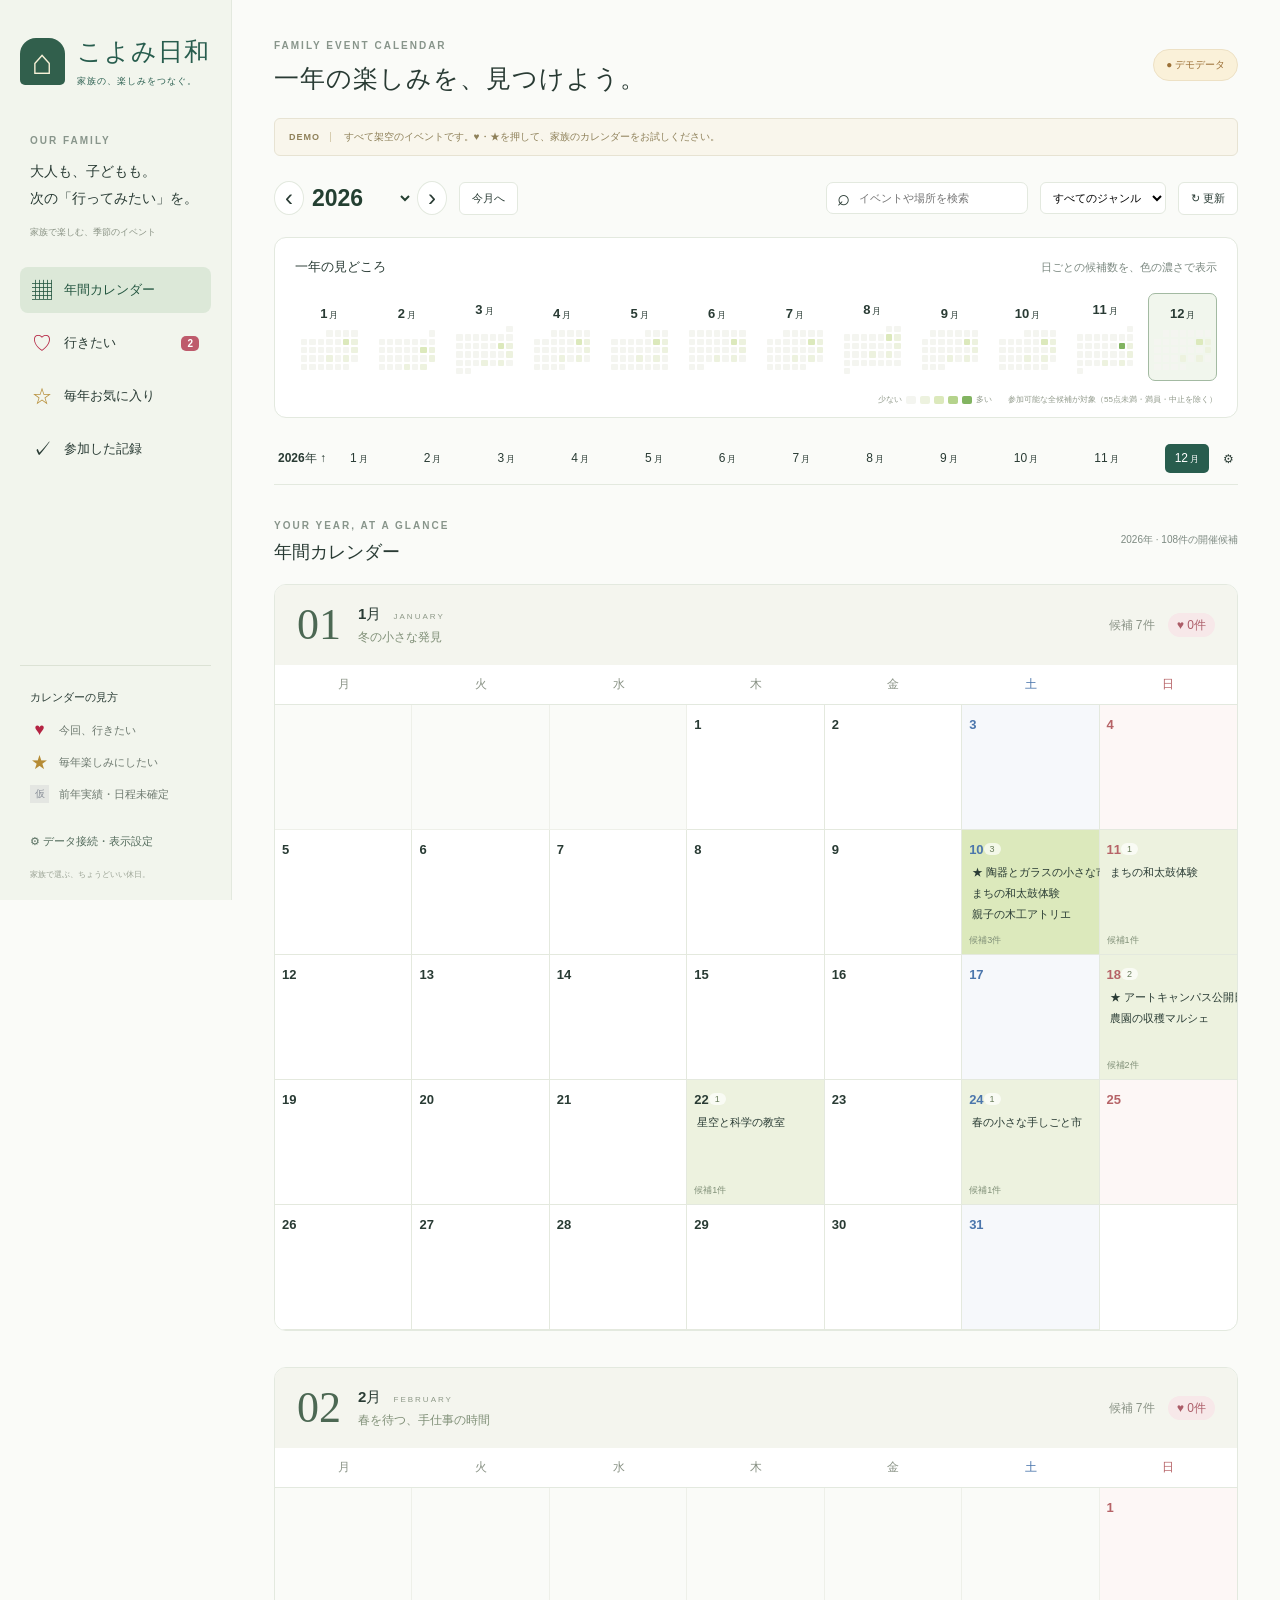
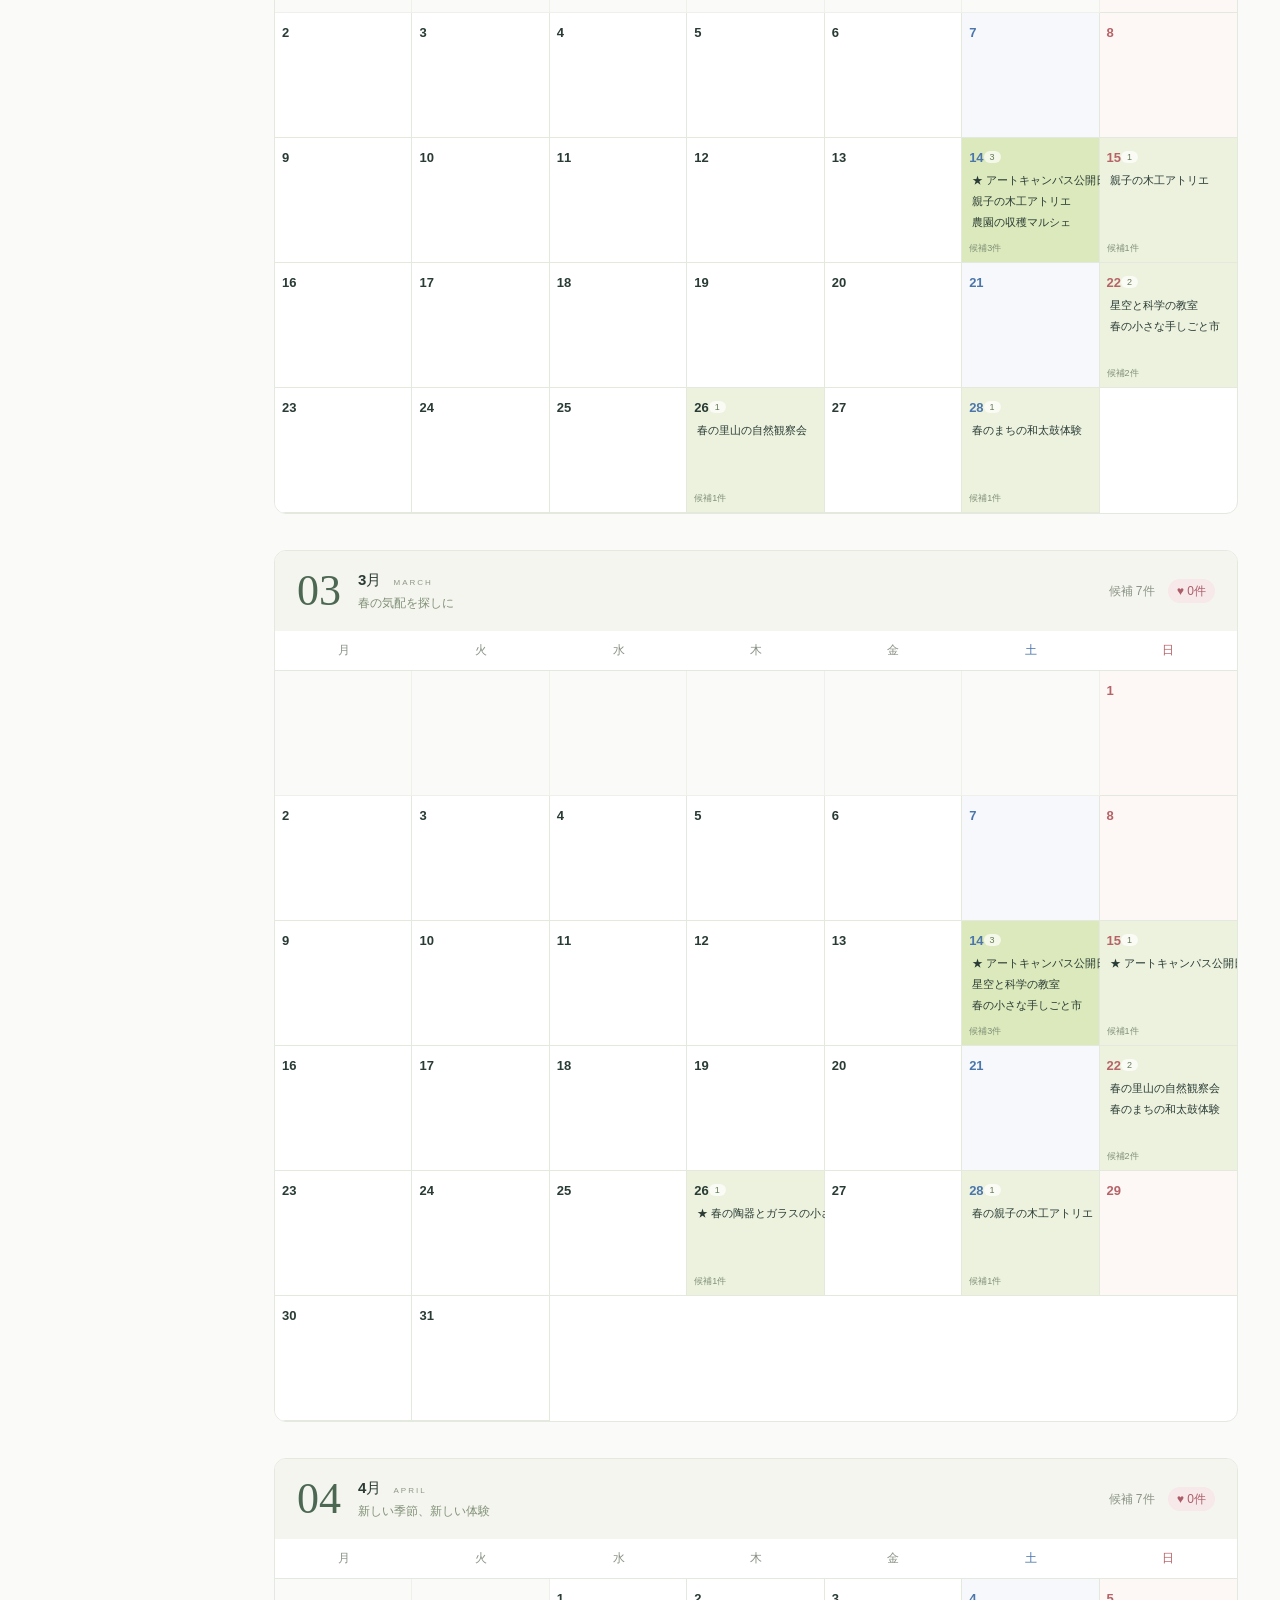
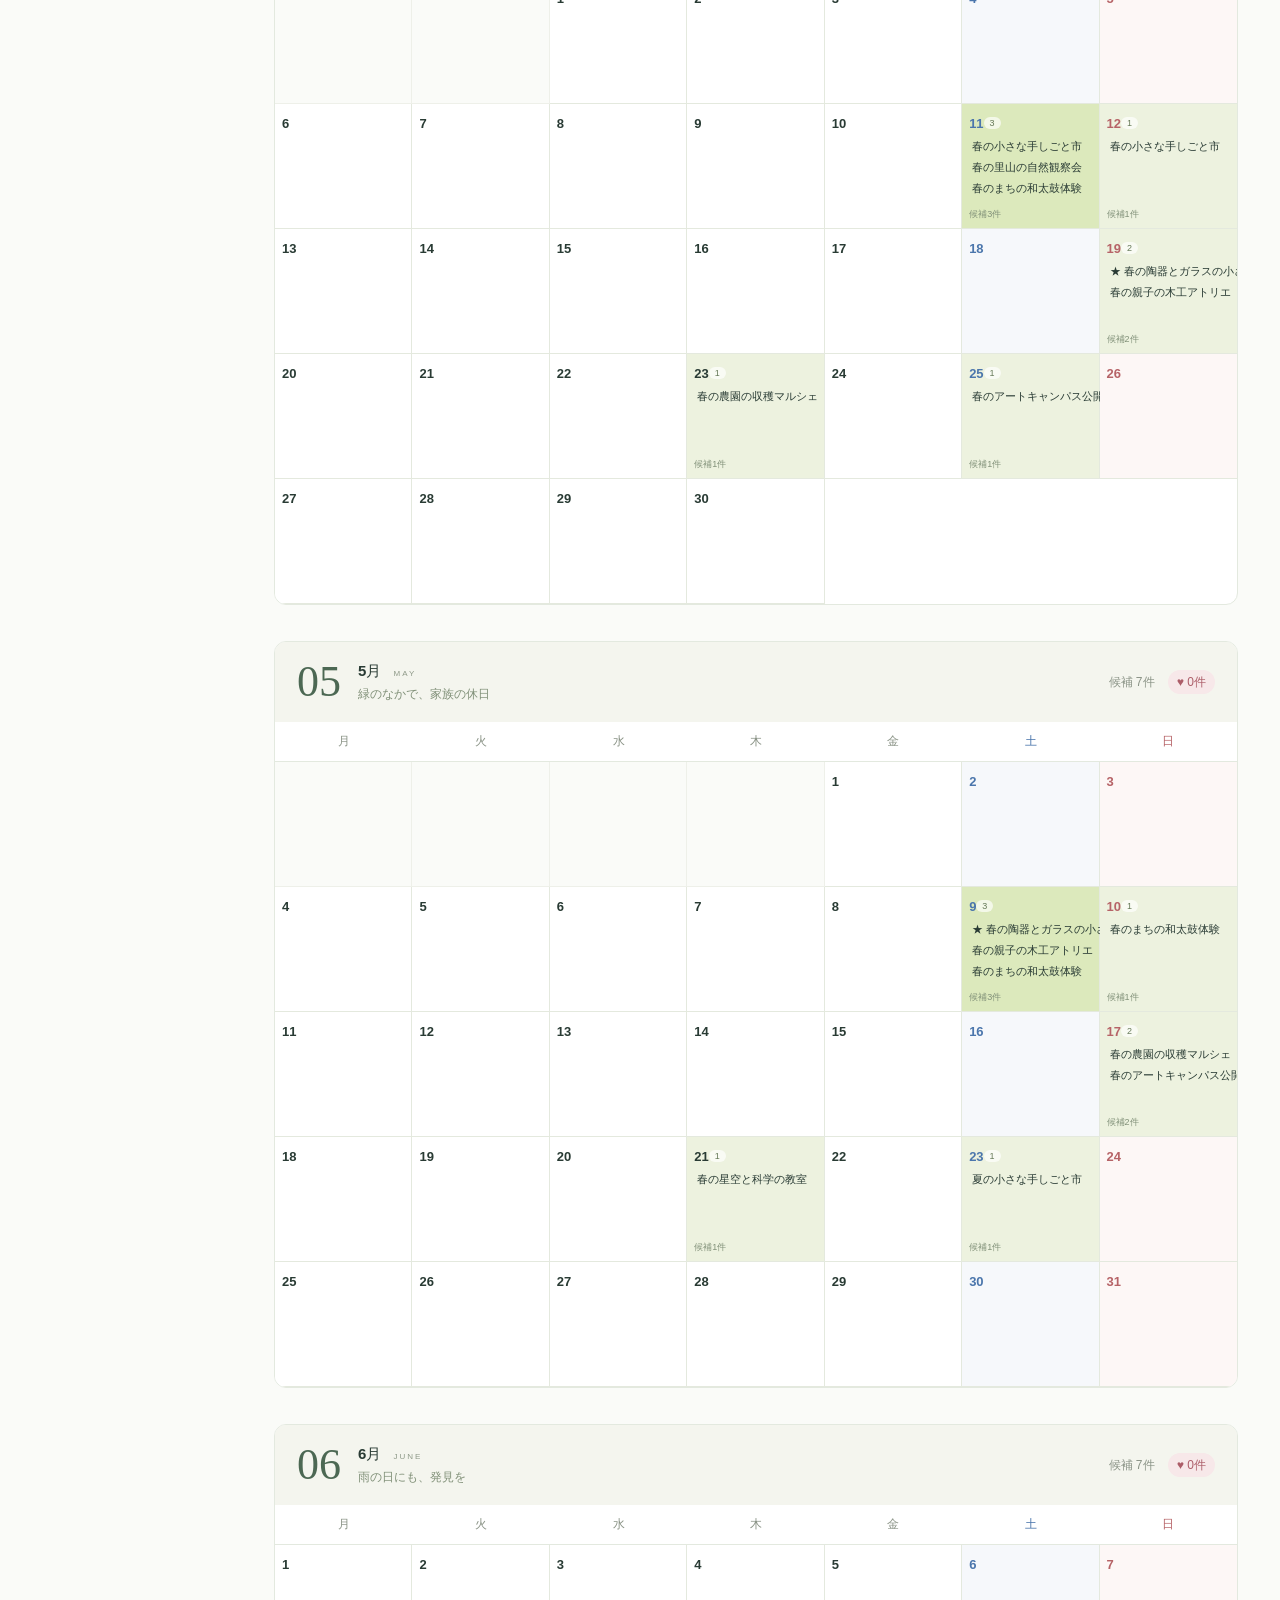
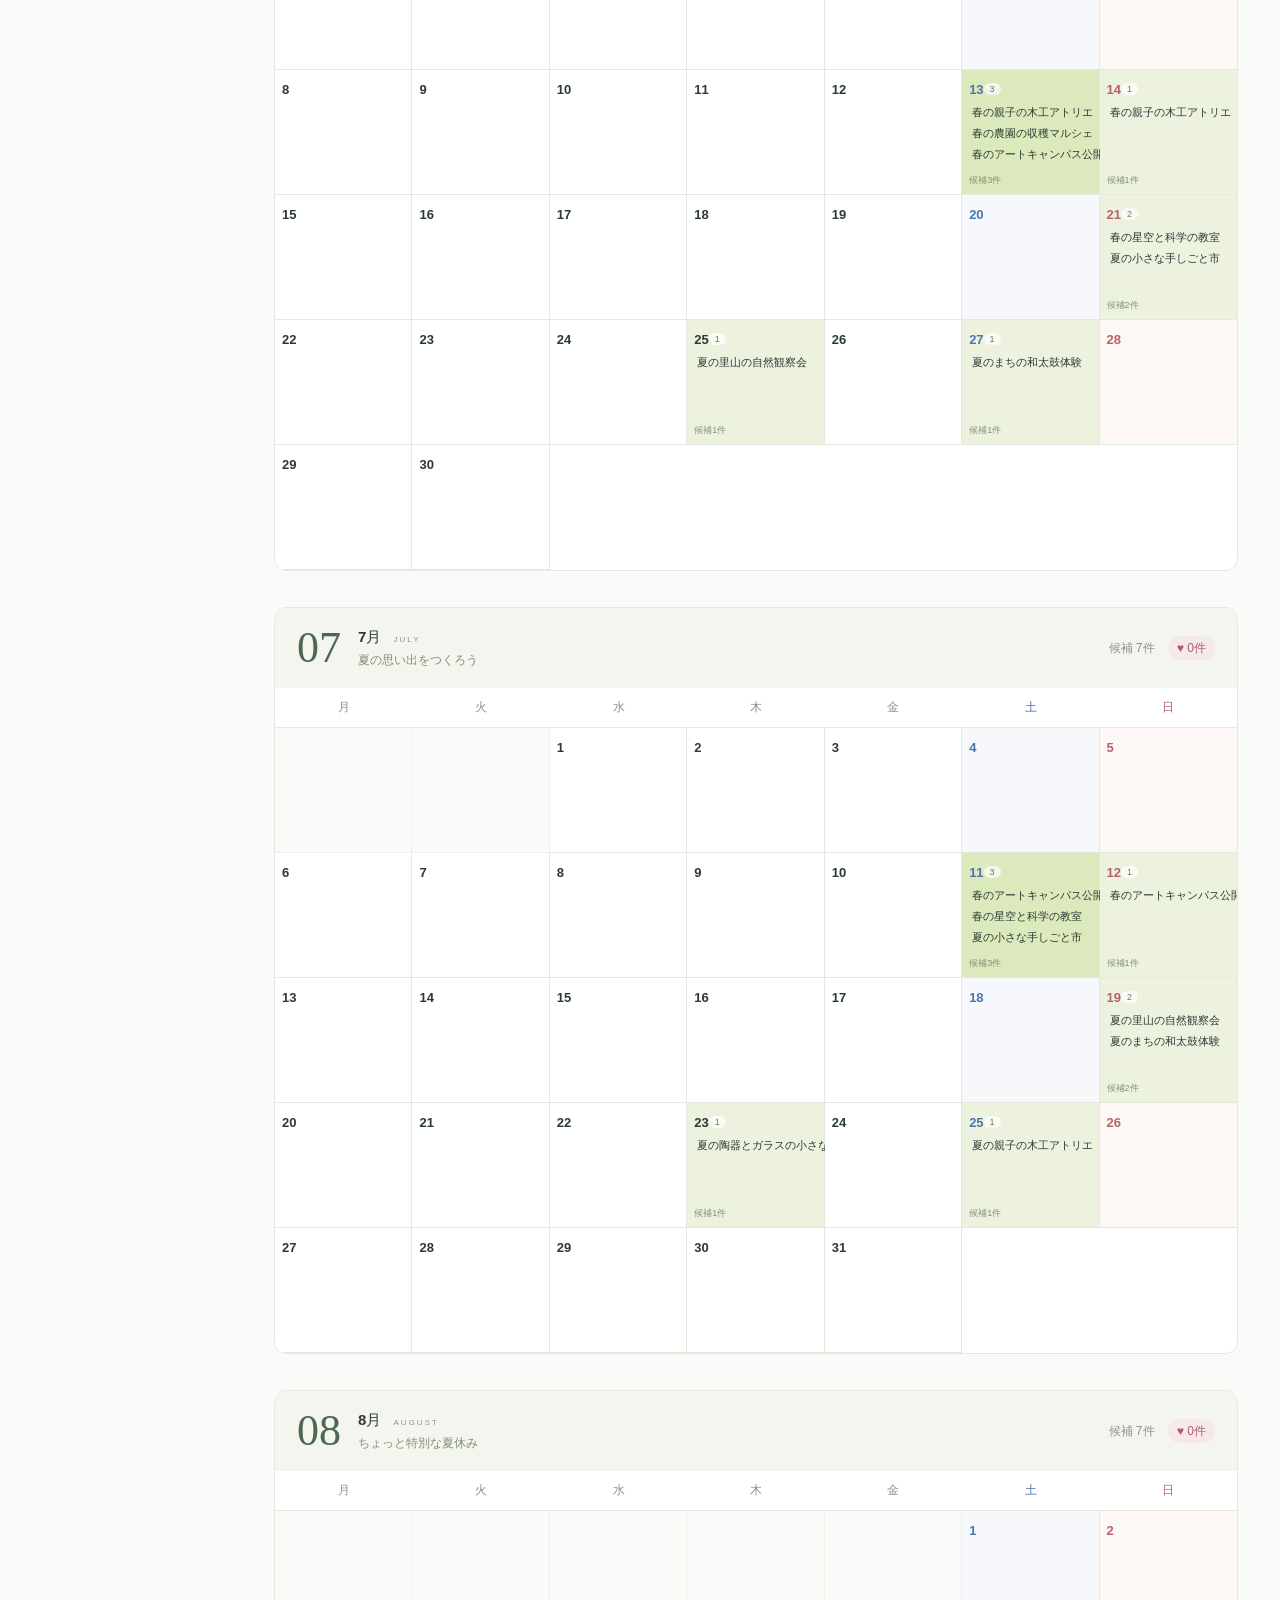
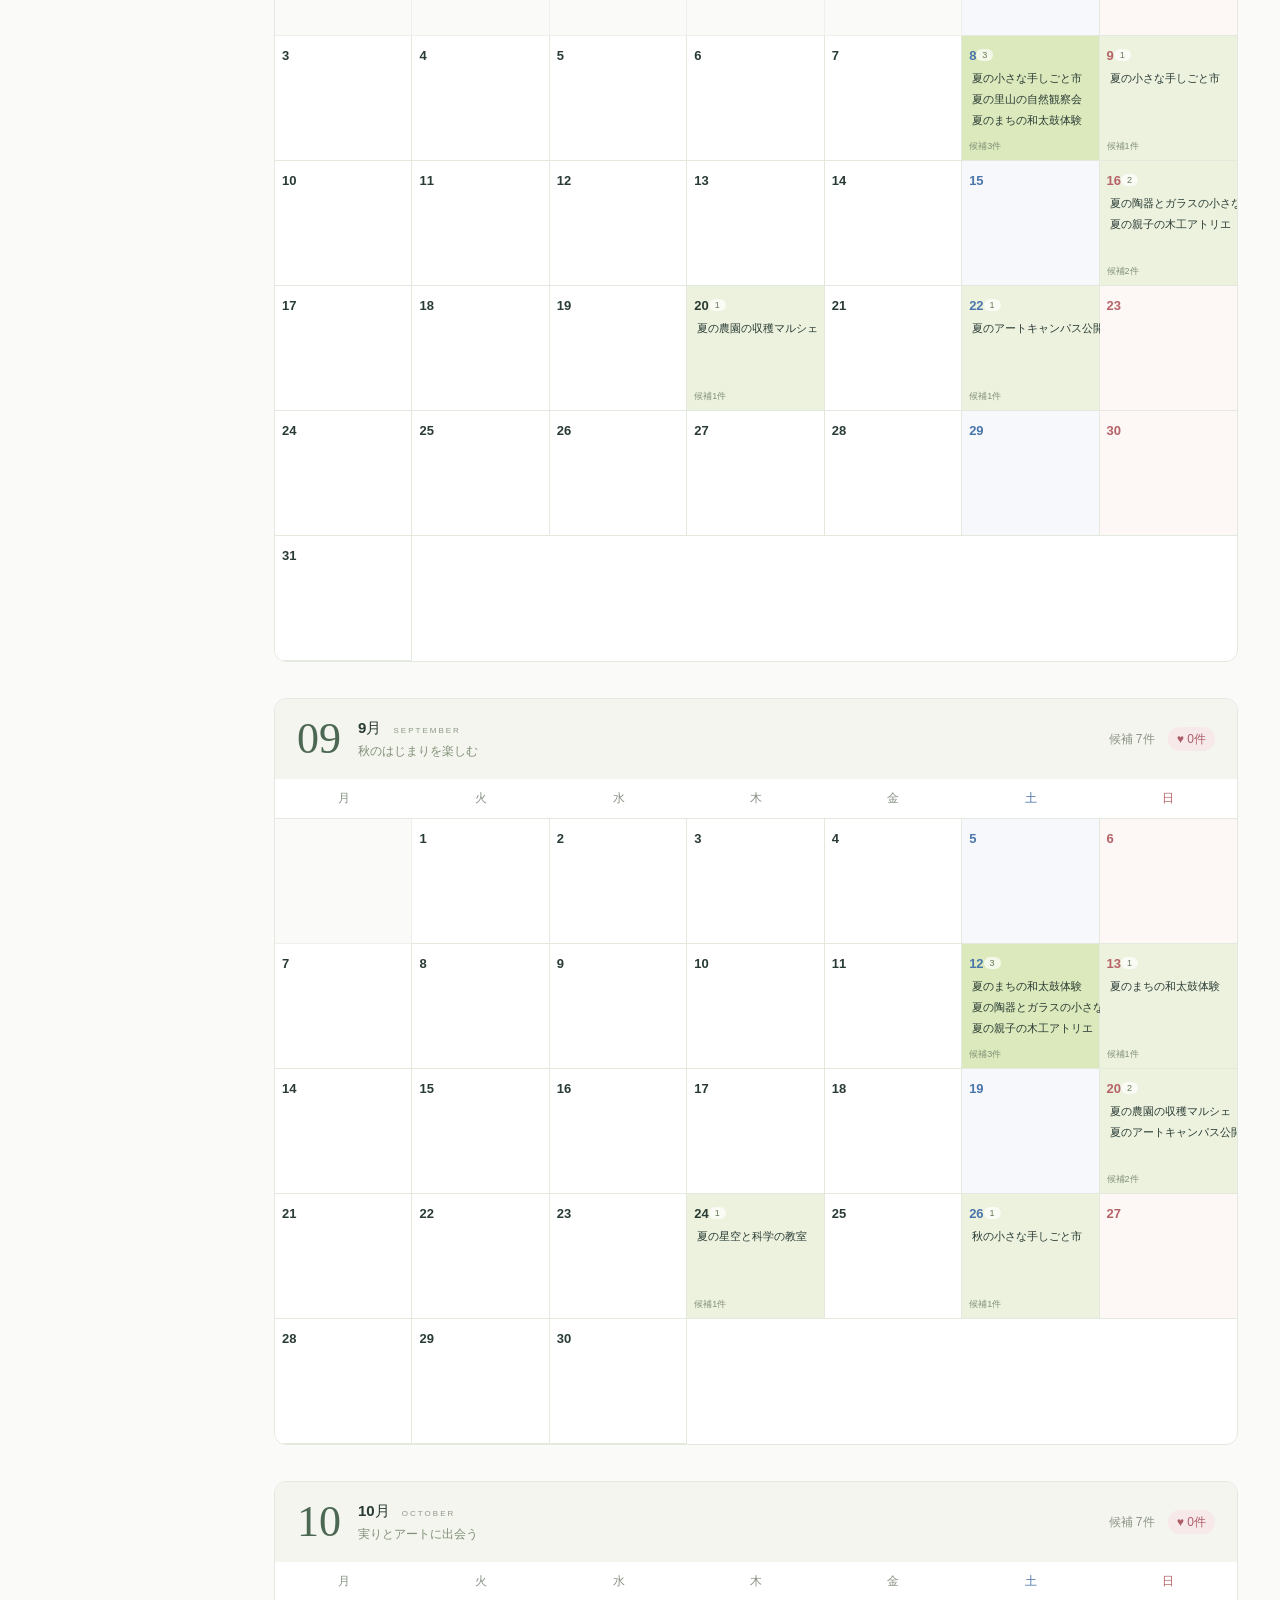
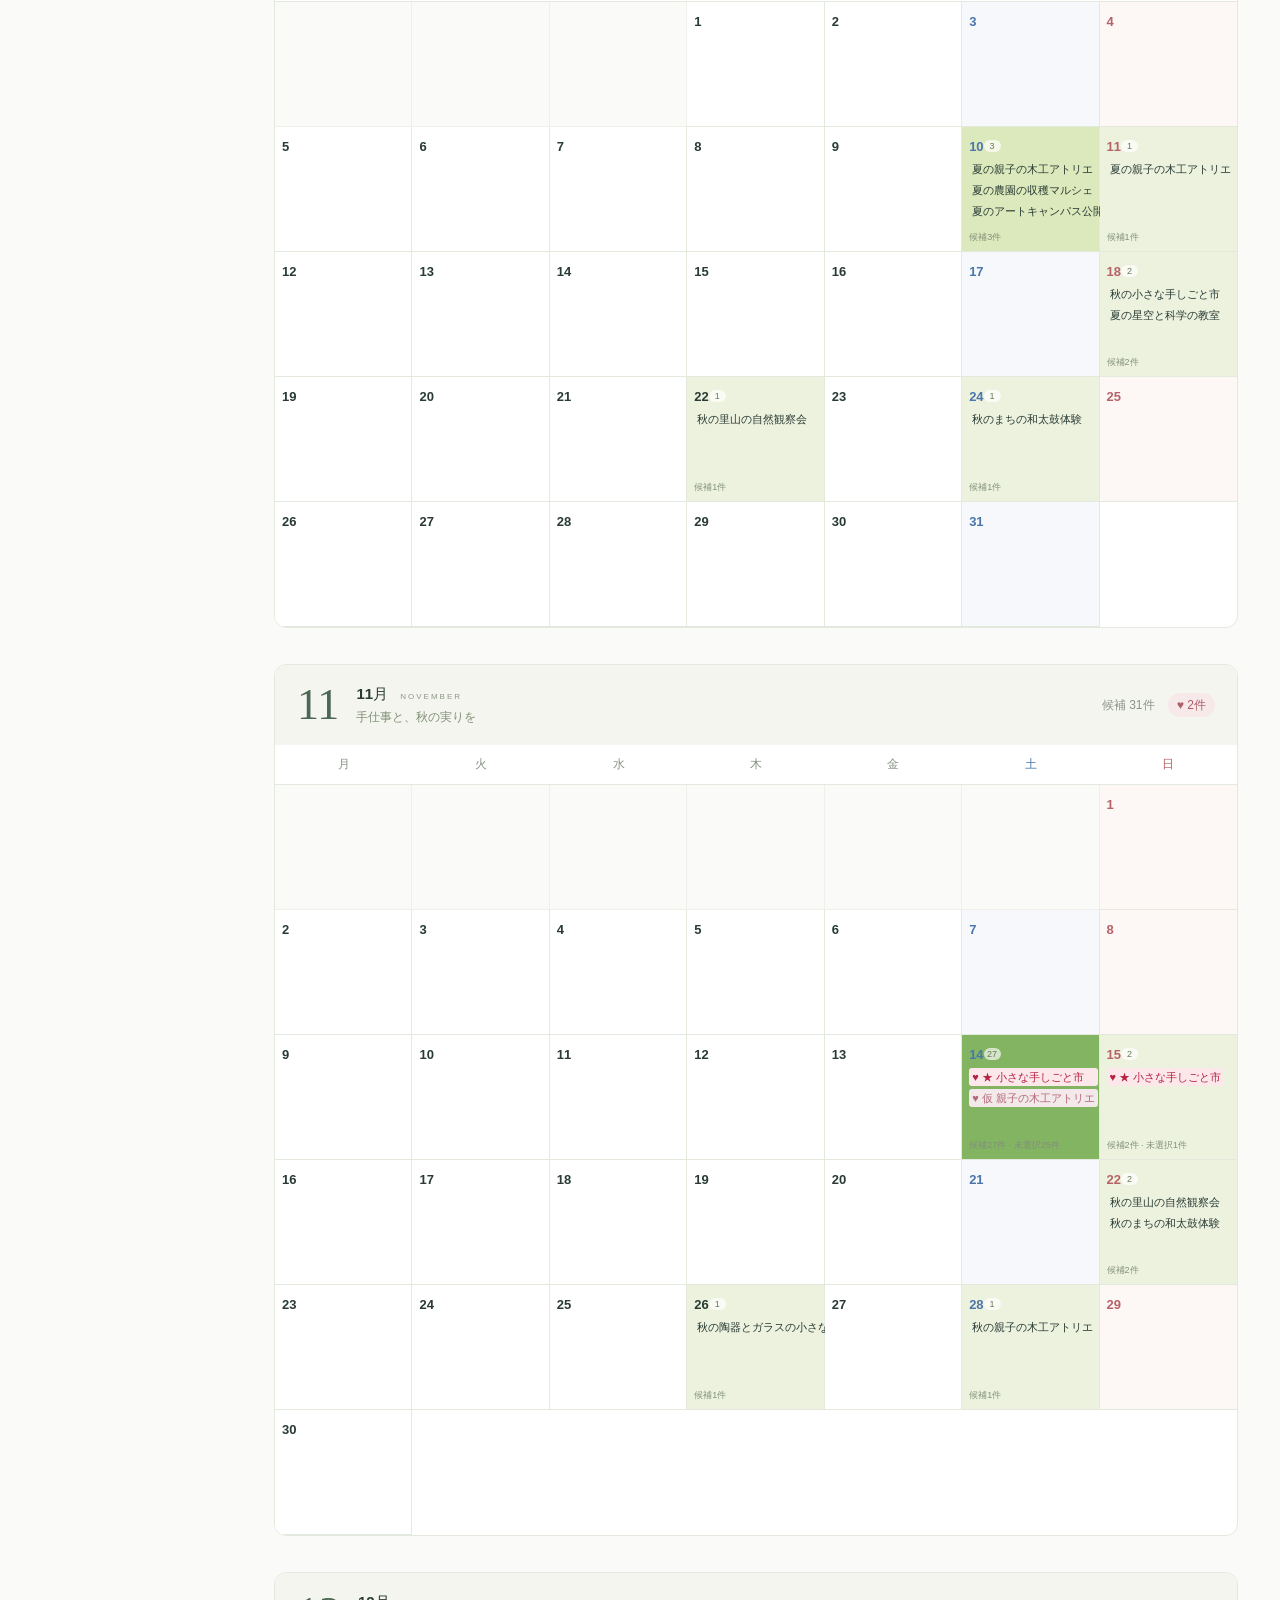
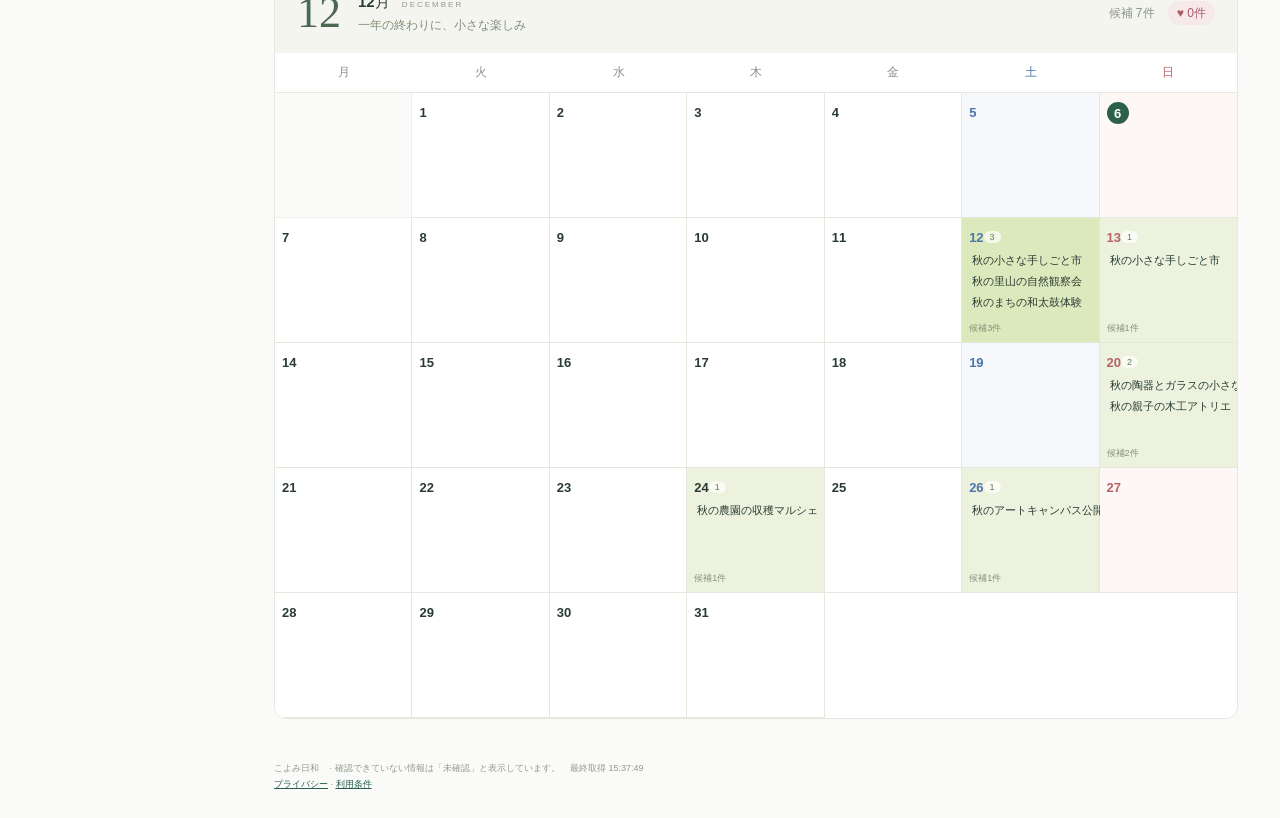
==== index.html @ 76c857cd "Publish demo calendar and browser Google Sheets integration" ====
<!doctype html>
<html lang="ja"><head><meta charset="UTF-8"><meta name="viewport" content="width=device-width, initial-scale=1"><meta name="theme-color" content="#245e50"><meta name="referrer" content="strict-origin-when-cross-origin"><meta http-equiv="Content-Security-Policy" content="default-src 'self'; script-src 'self' https://accounts.google.com/gsi/client https://apis.google.com; style-src 'self' 'unsafe-inline' https://accounts.google.com https://apis.google.com; connect-src 'self' https://accounts.google.com https://apis.google.com https://www.googleapis.com https://sheets.googleapis.com https://oauth2.googleapis.com; frame-src https://accounts.google.com https://docs.google.com https://drive.google.com; img-src 'self' https: data:; object-src 'none'; base-uri 'self'; form-action 'self'"><title>こよみ日和 — 家族のイベントカレンダー</title><link rel="icon" href="./favicon.svg"><link rel="stylesheet" href="./style.css"><script type="module" src="./app.js"></script></head><body>
<a class="skiplink" href="#calendar">カレンダーへ移動</a>
<aside class="sidebar">
 <a class="brand" href="./" aria-label="こよみ日和 ホーム"><span class="brand-mark">⌂</span><span>こよみ日和<small>家族の、楽しみをつなぐ。</small></span></a>
 <div class="family-note"><span class="eyebrow">OUR FAMILY</span><p>大人も、子どもも。<br>次の「行ってみたい」を。</p><small>家族で楽しむ、季節のイベント</small></div>
 <nav aria-label="表示を選択"><button class="nav-item active" data-view="calendar"><span>▦</span>年間カレンダー</button><button class="nav-item" data-view="want"><span class="red">♡</span>行きたい<span id="want-count" class="nav-count">0</span></button><button class="nav-item" data-view="favorites"><span class="gold">☆</span>毎年お気に入り</button><button class="nav-item" data-view="attended"><span>✓</span>参加した記録</button></nav>
 <div class="sidebar-bottom"><div class="legend-title">カレンダーの見方</div><p><span class="red">♥</span> 今回、行きたい</p><p><span class="gold">★</span> 毎年楽しみにしたい</p><p><span class="tentative-label">仮</span> 前年実績・日程未確定</p><button id="settings-open" class="connection-button">⚙ データ接続・表示設定</button><small>家族で選ぶ、ちょうどいい休日。</small></div>
</aside>
<main>
 <header class="topbar"><div><span class="eyebrow">FAMILY EVENT CALENDAR</span><h1 id="page-title">一年の楽しみを、見つけよう。</h1></div><span id="mode-badge" class="mode-badge">● デモデータ</span></header>
 <div class="demo-notice" id="demo-notice"><strong>DEMO</strong> すべて架空のイベントです。♥・★を押して、家族のカレンダーをお試しください。</div>
 <section class="toolbar" aria-label="カレンダー操作"><div class="year-control"><button id="year-prev" aria-label="前年">‹</button><select id="year" aria-label="表示年"></select><button id="year-next" aria-label="翌年">›</button></div><button id="today" class="quiet-button">今月へ</button><div class="search"><span>⌕</span><input id="search" type="search" placeholder="イベントや場所を検索" aria-label="イベントや場所を検索"></div><select id="category" aria-label="ジャンル"><option value="">すべてのジャンル</option></select><button id="refresh" class="quiet-button">↻ 更新</button></section>
 <section class="year-overview"><div class="section-label"><h2>一年の見どころ</h2><span>日ごとの候補数を、色の濃さで表示</span></div><div id="overview" class="overview"></div><div class="density-legend"><span>少ない</span><i class="density-0"></i><i class="density-1"></i><i class="density-2"></i><i class="density-3"></i><i class="density-4"></i><span>多い</span><span class="overview-footnote">参加可能な全候補が対象（55点未満・満員・中止を除く）</span></div></section>
 <div id="quicknav" class="quicknav" aria-label="月へのクイック移動"></div>
 <div class="content-heading"><div><span class="eyebrow" id="content-eyebrow">YOUR YEAR, AT A GLANCE</span><h2 id="content-title">年間カレンダー</h2></div><span id="result-count"></span></div>
 <div id="error" class="error" role="alert" hidden></div><div id="loading" role="status">カレンダーを読み込んでいます…</div>
 <div id="calendar" tabindex="-1"></div><section id="list-view" hidden></section>
 <footer>こよみ日和 <span>·</span> 確認できていない情報は「未確認」と表示しています。<span id="updated"></span><br><a href="./privacy.html">プライバシー</a> · <a href="./terms.html">利用条件</a></footer>
</main>
<div id="sheet-backdrop" class="backdrop" hidden></div><aside id="day-panel" class="day-panel" aria-label="日別イベント" hidden></aside>
<dialog id="detail"><div id="detail-content"></div></dialog>
<dialog id="settings"><div class="dialog-heading"><h2>データ接続・表示設定</h2><button data-close="settings" aria-label="閉じる">×</button></div><p class="muted" id="storage-note">デモの選択状態を保存します。</p><label class="setting-row"><span>データソース</span><select id="source"><option value="demo">デモデータ</option><option value="sheets">既存のGoogle Sheets</option></select></label><div class="connection-info" id="connection-info"></div><label class="setting-row"><span>ルート検索の出発地点<br><small>この端末だけに保存</small></span><input id="route-origin" type="text" maxlength="200" placeholder="任意：市区町村・駅名など" autocomplete="off"></label><label class="setting-row"><span>見送りした候補も表示</span><input type="checkbox" id="show-skipped"></label><label class="setting-row"><span>仮日程を表示</span><input type="checkbox" id="show-tentative" checked></label><p class="muted">♥は開催回ごと、★はイベント共通です。Sheetsモードでは既存PoC行を除外し、デモデータは書き込みません。</p><button data-close="settings" class="primary">完了</button></dialog>
<div id="toast" role="status" class="toast" hidden></div>
</body></html>
---- style.css ----
@charset "UTF-8";
:root{font-family:"Yu Gothic UI","Hiragino Kaku Gothic ProN",Meiryo,sans-serif;color:#293b34;background:#fafbf8;font-synthesis:none;--green:#285d4e;--muted:#7c8981;--line:#e3e9df;--red:#b42342;--gold:#b58b34}
*{box-sizing:border-box}body{margin:0}button,input,select{font:inherit}button,a,input,select{-webkit-tap-highlight-color:transparent}button{cursor:pointer;color:inherit}button:disabled{cursor:wait;opacity:.55}button:focus-visible,a:focus-visible,select:focus-visible,input:focus-visible{outline:3px solid #d69b39;outline-offset:3px}button{border:0;background:none}a{color:var(--green)}[hidden]{display:none!important}.eyebrow{font-size:10px;letter-spacing:2px;color:#88958b;font-weight:700}.sidebar{width:232px;height:100vh;position:fixed;inset:0 auto 0 0;border-right:1px solid var(--line);padding:35px 20px 20px;background:#f2f5ed;display:flex;flex-direction:column;z-index:10}.brand{display:flex;gap:12px;align-items:center;text-decoration:none;font-size:25px;letter-spacing:1px;font-weight:800}.brand-mark{display:grid;place-items:center;background:#315f4c;color:#f9f2d8;border-radius:16px 16px 5px 5px;font-size:35px;width:45px;height:47px}.brand small{display:block;font-size:9px;letter-spacing:1px;margin-top:7px;font-weight:400}.family-note{margin:42px 10px 28px}.family-note p{font-size:14px;line-height:1.9;font-weight:650;margin:10px 0}.family-note small{font-size:9px;color:#899284}nav{display:grid;gap:7px}.nav-item{display:flex;align-items:center;text-align:left;font-size:12px;gap:12px;padding:14px 12px;border-radius:8px;font-weight:600;white-space:nowrap}.nav-item>span:first-child{font-size:20px;line-height:18px}.nav-item.active{background:#dce8d8;color:#245640}.nav-item:hover{background:#e6ecdf}.nav-count{margin-left:auto;background:#be5b6c;color:white;border-radius:5px;font-size:10px;padding:2px 6px}.red{color:var(--red)}.gold{color:var(--gold)}.sidebar-bottom{margin-top:auto;padding:24px 10px 0;border-top:1px solid #dce2d5}.legend-title{font-size:11px;font-weight:700;margin-bottom:15px}.sidebar-bottom p{font-size:10px;color:#6d796f;display:flex;gap:10px;align-items:center}.sidebar-bottom p span{font-size:17px;width:19px;text-align:center}.tentative-label{background:#e4e6e2;color:#8a9099;font-size:10px!important;padding:2px}.connection-button{font-size:11px;padding:20px 0;color:#536b5c}.sidebar-bottom>small{font-size:8px;color:#9aa294;display:block}main{margin-left:232px;padding:35px 42px 0;max-width:1760px}.topbar{display:flex;align-items:center;justify-content:space-between;gap:20px}h1{font-size:25px;letter-spacing:1px;margin:9px 0 0;font-weight:700}.mode-badge{font-size:10px;color:#9c7137;background:#faf1d9;border:1px solid #ede1c5;padding:8px 12px;border-radius:20px;white-space:nowrap}.demo-notice{margin-top:23px;padding:10px 14px;border:1px solid #e7e3d3;border-radius:6px;background:#f9f6ec;color:#8e8059;font-size:10px;line-height:1.6}.demo-notice strong{font-size:9px;letter-spacing:1px;border-right:1px solid #d7cdb0;padding-right:10px;margin-right:10px}.toolbar{display:flex;align-items:center;gap:12px;margin:25px 0 22px;flex-wrap:wrap}.year-control{display:flex;gap:4px;align-items:center}.year-control button{font-size:24px;width:30px;height:34px;border:1px solid var(--line);border-radius:50%;background:#fff}.year-control select{border:0;background:transparent;color:#233f31;font-size:23px;font-weight:750;width:105px;cursor:pointer}.quiet-button{border:1px solid var(--line);background:white;border-radius:6px;font-size:11px;padding:8px 12px}.quiet-button:hover{background:#edf3e8}.search{margin-left:auto;border:1px solid var(--line);border-radius:7px;padding:6px 10px;display:flex;align-items:center;gap:7px;background:white}.search span{font-size:22px;line-height:18px}.search input{border:0;outline:none;font-size:11px;width:160px;background:none}.toolbar>select{background:#fff;border:1px solid var(--line);border-radius:6px;font-size:11px;padding:8px;max-width:180px}.year-overview{background:white;border:1px solid var(--line);border-radius:12px;padding:20px 20px 12px}.section-label{display:flex;align-items:center;justify-content:space-between}.section-label h2{font-size:13px;margin:0}.section-label>span{font-size:9px;color:var(--muted)}.overview{display:grid;grid-template-columns:repeat(12,1fr);gap:9px;margin-top:17px}.month-mini{padding:8px 5px 6px;border:1px solid transparent;border-radius:7px;min-width:0}.month-mini:hover{background:#f3f6ed}.month-mini.current{background:#f1f6ed;border-color:#a3baa2}.month-mini>span{display:block;font-size:13px;font-weight:700;margin-bottom:8px}.month-mini small{font-size:9px;margin-left:2px}.mini-grid{display:grid;grid-template-columns:repeat(7,1fr);gap:2px;min-height:39px;align-content:start}.mini-grid i{aspect-ratio:1;border-radius:1px;max-height:9px}.mini-empty{background:none}.density-0{background-color:#f4f5f0}.density-1{background-color:#edf2df}.density-2{background-color:#dce9bc}.density-3{background-color:#b5d38c}.density-4{background-color:#82b461}.density-legend{display:flex;gap:4px;align-items:center;justify-content:flex-end;font-size:8px;color:#90998a;margin-top:13px}.density-legend i{width:10px;height:8px;border-radius:2px}.overview-footnote{margin-left:12px}.content-heading{display:flex;align-items:center;justify-content:space-between;margin:30px 0 20px}.content-heading h2{font-size:18px;margin:7px 0 0}.content-heading>span{font-size:10px;color:var(--muted)}.month-section{margin-bottom:36px;scroll-margin-top:15px;background:white;border:1px solid var(--line);border-radius:12px;overflow:hidden}.month-heading{display:flex;justify-content:space-between;align-items:center;padding:18px 22px;background:#f4f5ee}.month-title{display:flex;align-items:center;gap:17px}.month-title>strong{font-family:Georgia,serif;font-size:44px;line-height:1;color:#4c6853;font-weight:400}.month-title h3{font-size:15px;margin:0}.month-title h3 span{font-size:8px;font-weight:400;letter-spacing:2px;margin-left:8px;color:#8e9988}.month-title p{margin:5px 0 0;font-size:10px;color:#809078}.month-stats{font-size:10px;color:#8a9386}.month-stats>span{margin-left:10px;color:#ac5d68;background:#f7e8e9;padding:5px 9px;border-radius:15px}.weekdays{display:grid;grid-template-columns:repeat(7,1fr);text-align:center;font-size:10px;padding:11px 0;border-bottom:1px solid var(--line);color:#8a9386}.saturday .day-number,.weekdays .saturday{color:#4b76ac}.sunday .day-number,.weekdays .sunday{color:#b66367}.days-grid{display:grid;grid-template-columns:repeat(7,minmax(0,1fr))}.day{height:125px;padding:9px 7px 7px;display:flex;flex-direction:column;text-align:left;border-right:1px solid #e4e9de;border-bottom:1px solid #e4e9de;position:relative}.day:nth-child(7n){border-right:0}.day.density-0{background:white}.day.saturday.density-0{background:#f6f8fb}.day.sunday.density-0{background:#fdf7f6}.day:hover{box-shadow:inset 0 0 0 2px #8baa75;z-index:1}.day.selected{box-shadow:inset 0 0 0 2px #386c51}.day-top{display:flex;align-items:center;justify-content:space-between;min-height:20px;margin-bottom:4px}.day-number{font-size:12px;font-weight:600}.day.today .day-number{background:#2c604b;color:white;border-radius:50%;height:22px;width:22px;display:grid;place-items:center}.count{font-size:8px;background:#ffffffa8;border-radius:8px;min-width:17px;text-align:center;padding:1px 3px;color:#657957}.cell-events{display:flex;flex-direction:column;gap:3px;overflow:hidden}.cell-event{font-size:9px;line-height:18px;white-space:nowrap;overflow:hidden;text-overflow:ellipsis;display:block;border-radius:3px;padding:0 3px}.cell-event.wanted{color:var(--red);background:#fce8eb;font-weight:600}.cell-event.tentative{color:#8a9099;background:#f2f3f4}.cell-event.wanted.tentative{color:#b2697b;background:#f3e9eb}.cell-bottom{font-size:7px;color:#809078;margin-top:auto;padding-top:3px;white-space:nowrap;overflow:hidden}.empty-day{background:#fafbf8;border-right:1px solid #eef0e9;border-bottom:1px solid #eef0e9}.error{background:#fff0eb;border:1px solid #e7c0b6;padding:15px;border-radius:6px;font-size:12px;margin-bottom:16px;line-height:1.7}#loading{font-size:12px;padding:40px;text-align:center}footer{padding:5px 0 25px;font-size:9px;color:#909b8b;line-height:1.8}footer>span{margin-left:8px}.backdrop{position:fixed;inset:0;background:#263b3425;z-index:19}.day-panel{position:fixed;right:0;top:0;bottom:0;width:420px;max-width:100vw;background:#fbfcf9;z-index:20;box-shadow:-8px 0 60px #203b3420;display:flex;flex-direction:column}.panel-header{background:#eef3e8;padding:22px 23px 18px;border-bottom:1px solid #dce5d5}.panel-top{display:flex;align-items:center;justify-content:space-between}.panel-top button,.dialog-heading button{background:white;border:1px solid var(--line);border-radius:50%;width:30px;height:30px;font-size:22px;line-height:25px}.panel-date{display:flex;align-items:center;gap:10px;margin-top:16px}.panel-date h2{margin:0;font-size:24px;flex:1}.panel-date button{font-size:23px;color:#748968}.panel-header p{font-size:11px;margin:10px 0 0;color:#7c8b72}.panel-header p span{color:#b0586c;margin-left:15px}.panel-body{padding:15px 20px 30px;overflow-y:auto;overscroll-behavior:contain}.panel-tip{font-size:10px;color:#8a9682;padding:4px 0 10px}.panel-body h3{font-size:12px;margin:18px 0 11px}.panel-body h3 span{font-size:9px;color:#8a9682;margin-left:6px}.wanted-heading{color:var(--red)}.event-card{border:1px solid #e1e6da;border-radius:9px;background:white;padding:15px;margin-bottom:10px}.event-card.is-wanted{background:#fffafb;border-color:#edd2d9}.event-card.is-skipped{opacity:.6}.card-meta{display:flex;align-items:center;gap:6px;margin-bottom:9px}.category-tag{font-size:8px;background:#f0f3ea;color:#708264;padding:3px 6px;border-radius:3px}.status-tag{font-size:8px;background:#eee;color:#949994;padding:3px 5px;border-radius:3px}.status-tag.confirmed{background:#edf4ee;color:#668c6c}.score{margin-left:auto;font-size:17px;font-family:Georgia,serif;color:#987d44}.score small{font-size:8px;margin-left:2px}.event-title{padding:0;display:flex;justify-content:space-between;width:100%;text-align:left;font-size:14px;font-weight:700;gap:8px;line-height:1.5}.event-title span{color:#98a18e;font-size:12px}.event-sub{font-size:10px;color:#7c8875;margin:8px 0;line-height:1.8}.event-sub>span{display:block}.rationale{font-size:10px;line-height:1.8;margin:8px 0;color:#6d7d66}.event-cost{display:flex;justify-content:space-between;font-size:9px;color:#89947e;border-bottom:1px solid #edf0e8;padding:2px 0 11px}.card-actions{display:flex;align-items:center;gap:7px;margin-top:11px;flex-wrap:wrap}.card-actions button{font-size:10px;white-space:nowrap}.want-toggle{background:#faf2f2;border:1px solid #eedbdf;border-radius:5px;color:#ac6676;padding:6px 10px}.want-toggle.on{background:#f5dce2;color:var(--red);border-color:#e4b9c4}.favorite-toggle{border:1px solid #e7e4d7;border-radius:5px;padding:6px 8px;color:#99927b}.favorite-toggle.on{background:#faf4df;border-color:#e8d8a3;color:#a6812c}.skip-toggle{margin-left:auto;color:#9ba28e;font-size:9px!important}.card-date{font-size:11px;color:#587050}.empty-day-message{font-size:12px;color:#8a9682;padding:20px 0}.sheet-handle{display:none}.empty-state{padding:60px 20px;text-align:center;background:white;border:1px solid var(--line);border-radius:12px}.empty-state>span{font-size:40px;color:#9aaf8e}.empty-state h3{font-size:16px}.empty-state p{font-size:12px;line-height:1.9;color:#8a9682}.primary{background:#315f4c;color:white;border-radius:6px;padding:10px 18px;font-size:12px}.primary:hover{background:#204936}#list-view{display:grid;grid-template-columns:repeat(auto-fill,minmax(280px,1fr));gap:15px}#list-view .event-card{margin:0}.empty-state{grid-column:1/-1}dialog{border:1px solid var(--line);border-radius:14px;width:min(620px,calc(100vw - 24px));max-height:90dvh;padding:25px;background:#fafbf8;color:inherit}dialog::backdrop{background:#18332860;backdrop-filter:blur(3px)}.dialog-heading{display:flex;align-items:center;justify-content:space-between;gap:15px}.dialog-heading h2{font-size:18px;margin:0}#detail h2{font-size:23px;line-height:1.6}#detail h3{font-size:14px}.detail-rationale{font-size:14px;color:#5b7950;line-height:1.8}#detail-content>p{font-size:12px;line-height:1.9}.detail-fields{display:grid;grid-template-columns:130px 1fr;font-size:11px;line-height:1.9;margin-top:25px}.detail-fields dt,.detail-fields dd{margin:0;padding:10px 5px;border-bottom:1px solid var(--line);overflow-wrap:anywhere}.detail-fields dt{color:#8a9682}.history p{font-size:11px;display:flex;gap:20px;border-bottom:1px solid var(--line);padding-bottom:8px}.history span{color:#8a9682}.detail-image{width:100%;max-height:250px;object-fit:cover;border-radius:8px;margin-top:20px}.attendance{display:flex;gap:20px;align-items:center;font-size:12px;margin-top:20px}.attendance button{background:#e8efdf;border-radius:6px;padding:10px}.attendance select{font-size:12px;border:1px solid var(--line);border-radius:4px;padding:5px}.setting-row{display:flex;align-items:center;justify-content:space-between;font-size:12px;border-bottom:1px solid var(--line);padding:15px 0;gap:15px}.setting-row select{padding:8px;border:1px solid var(--line);border-radius:5px;background:white;max-width:210px;font-size:11px}.setting-row input{accent-color:var(--green);width:18px;height:18px}.connection-info{font-size:11px;line-height:1.9;color:#887b5a;background:#f5f1e4;border-radius:5px;padding:13px;margin-top:15px}.connection-info p{margin:5px 0 0}.muted{color:#8a9682;font-size:10px;line-height:1.9}.toast{position:fixed;bottom:25px;left:50%;transform:translateX(-50%);z-index:100;background:#284a3d;color:white;font-size:12px;border-radius:8px;padding:13px 23px;box-shadow:0 5px 25px #254d3925}.skiplink{position:fixed;top:-100px;z-index:101;background:white;padding:15px}.skiplink:focus{top:0}
@media(min-width:1600px){.day{height:145px}.cell-event{font-size:11px}.day-panel{width:460px}}
@media(max-width:1200px){.sidebar{width:195px;padding:28px 14px}.brand{font-size:21px}.brand-mark{width:38px;height:40px}.family-note{margin:30px 7px}.family-note small{font-size:8px}main{margin-left:195px;padding:28px 25px 0}.nav-item{font-size:11px;gap:8px;padding:13px 9px}.overview{gap:3px}.year-overview{padding:17px 12px 12px}.month-mini{padding:7px 3px}.cell-event{font-size:8px}.day{height:116px;padding:7px 4px}.cell-bottom{font-size:6px}.search input{width:125px}.toolbar{gap:8px}.quiet-button{font-size:10px;padding:8px}.day-panel{width:390px}}
@media(max-width:900px){.sidebar{width:170px}.family-note{margin:25px 0}.family-note small{font-size:7px}.brand{font-size:18px;gap:7px}.brand-mark{width:32px;height:37px}.brand small{font-size:7px}.nav-item{font-size:10px;padding:11px 5px;gap:6px}.sidebar-bottom{padding:20px 2px 0}.sidebar-bottom p{font-size:9px}main{margin-left:170px;padding:25px 18px 0}h1{font-size:20px}.toolbar{flex-wrap:wrap}.search{order:3;flex:1;margin-left:0}.search input{width:100%}.toolbar>select{order:4}.year-overview{padding:14px 10px}.overview{grid-template-columns:repeat(6,1fr);gap:5px}.mini-grid{min-height:47px;gap:3px}.mini-grid i{max-height:8px}.month-mini{padding:7px 8px}.section-label>span{font-size:8px}.overview-footnote{display:none}.day{height:108px}.month-heading{padding:16px 13px}.month-title{gap:12px}.month-title>strong{font-size:35px}.month-title h3 span{font-size:7px}.month-stats{font-size:8px}.month-stats>span{margin-left:4px}.cell-event{font-size:7px;line-height:16px}.cell-bottom{font-size:6px}.count{font-size:7px}}
@media(max-width:767px){.sidebar{position:sticky;top:0;width:100%;height:auto;padding:12px 16px 0;z-index:11;border-right:0;border-bottom:1px solid var(--line);background:#f2f5edf5;backdrop-filter:blur(10px)}.brand{font-size:19px}.brand-mark{height:31px;width:31px;font-size:24px;border-radius:10px 10px 4px 4px}.brand small{display:none}.family-note,.sidebar-bottom{display:none}nav{display:flex;gap:0;justify-content:space-between;margin-top:9px}.nav-item{font-size:9px;gap:4px;border-radius:0;padding:12px 4px;border-bottom:2px solid transparent}.nav-item.active{background:none;border-color:var(--green)}.nav-item>span:first-child{font-size:15px}.nav-count{font-size:8px;padding:1px 4px;margin:0}main{margin:0;padding:22px 12px 0}.topbar{gap:10px}h1{font-size:19px;letter-spacing:0}.topbar .eyebrow{font-size:8px}.mode-badge{font-size:8px;padding:6px 8px}.demo-notice{margin-top:16px;font-size:9px;padding:8px 10px}.toolbar{gap:7px;margin:18px 0}.year-control select{font-size:23px;width:100px}.year-control button{width:28px;height:28px;font-size:20px}.search{order:3;flex-basis:55%;padding:7px 10px}.search input{font-size:11px}.toolbar>select{order:4;max-width:42%;font-size:10px;padding:9px}.toolbar #refresh{margin-left:auto}.year-overview{padding:15px 10px 10px;border-radius:9px}.section-label h2{font-size:12px}.section-label>span{font-size:7px}.overview{margin-top:10px}.month-mini{padding:6px 5px}.mini-grid{gap:2px;min-height:40px}.month-mini>span{font-size:11px;margin-bottom:6px}.mini-grid i{max-height:7px}.content-heading{margin:24px 0 15px}.content-heading .eyebrow{font-size:8px}.content-heading h2{font-size:16px}.content-heading>span{font-size:8px}.month-section{scroll-margin-top:113px;margin-bottom:25px;border-radius:9px}.month-title p{font-size:9px}.month-title h3{font-size:13px}.month-title h3 span{display:none}.month-heading{padding:14px 10px}.month-title>strong{font-size:34px}.month-title{gap:10px}.month-stats{font-size:8px}.month-stats>span{display:block;margin:5px 0 0;text-align:center;padding:3px 6px}.day{height:112px;padding:5px 2px 4px}.day-number{font-size:10px}.day-top{min-height:18px;gap:1px}.count{font-size:6px;min-width:12px;padding:1px 2px}.cell-event{font-size:7px;line-height:17px;padding:0 1px}.cell-events{gap:3px}.cell-bottom{font-size:6px;white-space:normal;line-height:9px;max-height:21px}.day.today .day-number{width:18px;height:18px}.weekdays{padding:9px 0;font-size:9px}.day-panel{width:100%;top:auto;bottom:0;height:65dvh;border-radius:19px 19px 0 0;box-shadow:0 -10px 50px #203b3433}.day-panel.expanded{height:94dvh}.sheet-handle{display:block;text-align:center;background:#eef3e8;border-radius:19px 19px 0 0;height:24px}.sheet-handle button{width:100%;font-size:8px;color:#84927c;padding:7px}.sheet-handle button:before{content:'';display:inline-block;height:3px;width:25px;background:#bfcdb5;border-radius:3px;margin-right:8px;vertical-align:middle}.panel-header{padding:8px 20px 13px}.panel-date{margin-top:6px}.panel-date h2{font-size:23px}.panel-top .eyebrow{font-size:8px}.panel-top button{height:25px;width:25px;font-size:18px}.panel-body{padding:10px 15px 25px}.backdrop{background:#243f332b}.event-title{font-size:15px}.card-meta span{font-size:9px}.card-meta .score{font-size:17px}.event-sub,.rationale{font-size:11px}.event-cost{font-size:10px}.card-actions button{font-size:11px;padding:8px 12px}.skip-toggle{padding:8px 3px!important}dialog{padding:19px;max-height:92dvh}.detail-fields{grid-template-columns:100px 1fr;font-size:10px}#list-view{grid-template-columns:1fr}.toast{width:max-content;max-width:90vw;text-align:center;font-size:11px;bottom:20px}.connection-button{display:none}.topbar{position:relative}.mode-badge{cursor:pointer}.attendance{flex-wrap:wrap}footer{font-size:8px}}
.quicknav{position:sticky;top:0;z-index:9;display:flex;align-items:center;gap:10px;background:#fafbf8f5;backdrop-filter:blur(12px);border-bottom:1px solid var(--line);padding:10px 0;margin-top:15px}.quicknav>button{font-size:12px;font-weight:700;white-space:nowrap;padding:7px 4px}.quicknav>div{display:flex;flex:1;justify-content:space-between;overflow:auto;gap:2px}.quicknav>div button{padding:7px 10px;border-radius:5px;font-size:12px;white-space:nowrap}.quicknav small{font-size:9px;margin-left:2px}.quicknav button.active{color:white;background:var(--green)}.month-section{scroll-margin-top:65px}.event-sub,.rationale{font-size:12px}.event-cost{font-size:11px}.card-actions button{font-size:12px}.card-meta .category-tag,.card-meta .status-tag{font-size:10px}.event-title{font-size:16px}.panel-tip{font-size:11px}.nav-item{font-size:13px}.sidebar-bottom p{font-size:11px}.cell-event{font-size:11px}.cell-bottom{font-size:9px}.count{font-size:9px}.day-number{font-size:13px}.month-title p{font-size:12px}.section-label>span{font-size:11px}.month-stats{font-size:12px}.weekdays{font-size:12px}.card-actions button{padding-top:8px;padding-bottom:8px}
@media(max-width:1200px){.nav-item{font-size:11px}.sidebar-bottom p{font-size:10px}.cell-event{font-size:10px}.cell-bottom{font-size:8px}.quicknav>div button{padding:7px 6px}.quicknav small{font-size:8px}.month-title p{font-size:10px}.month-stats{font-size:10px}}
@media(max-width:900px){.nav-item{font-size:10px}.quicknav>div button{padding:7px 4px;font-size:11px}.quicknav small{display:none}.quicknav>button{font-size:11px}.cell-event{font-size:9px}.cell-bottom{font-size:7px}.day-number{font-size:12px}.section-label>span{font-size:8px}.sidebar-bottom p{font-size:9px}}
@media(max-width:767px){.quicknav{top:105px;margin-top:10px;gap:5px;padding:6px 0}.quicknav>button{font-size:10px}.quicknav>div{gap:0}.quicknav>div button{padding:6px 5px;font-size:11px}.quicknav small{display:none}.month-section{scroll-margin-top:158px}.nav-item{font-size:9px}.cell-event{font-size:9px}.cell-bottom{font-size:7px}.day-number{font-size:11px}.count{font-size:7px}.month-stats{font-size:9px}.event-sub,.rationale{font-size:12px}.event-cost{font-size:11px}.card-meta .category-tag,.card-meta .status-tag{font-size:10px}.event-title{font-size:16px}}
@media(min-width:1101px){body.panel-open main{margin-right:420px}body.panel-open .backdrop{display:none}body.panel-open .toolbar{gap:7px}body.panel-open .search{margin-left:0}body.panel-open .overview{grid-template-columns:repeat(6,1fr)}body.panel-open .cell-event{font-size:9px}body.panel-open .cell-bottom{font-size:7px}body.panel-open .quicknav>div button{padding:7px 4px}body.panel-open .quicknav small{display:none}body.panel-open .quicknav>button{font-size:10px}}
@media(min-width:1600px){body.panel-open main{margin-right:460px}}
.setting-row input[type="text"]{width:56%;height:auto;padding:9px;border:1px solid var(--line);border-radius:5px;background:var(--background,#fff);color:inherit;font-size:14px}
@media(max-width:767px){.setting-row input[type="text"]{font-size:16px}}
@media(prefers-reduced-motion:reduce){*{scroll-behavior:auto!important;animation:none!important;transition:none!important}}
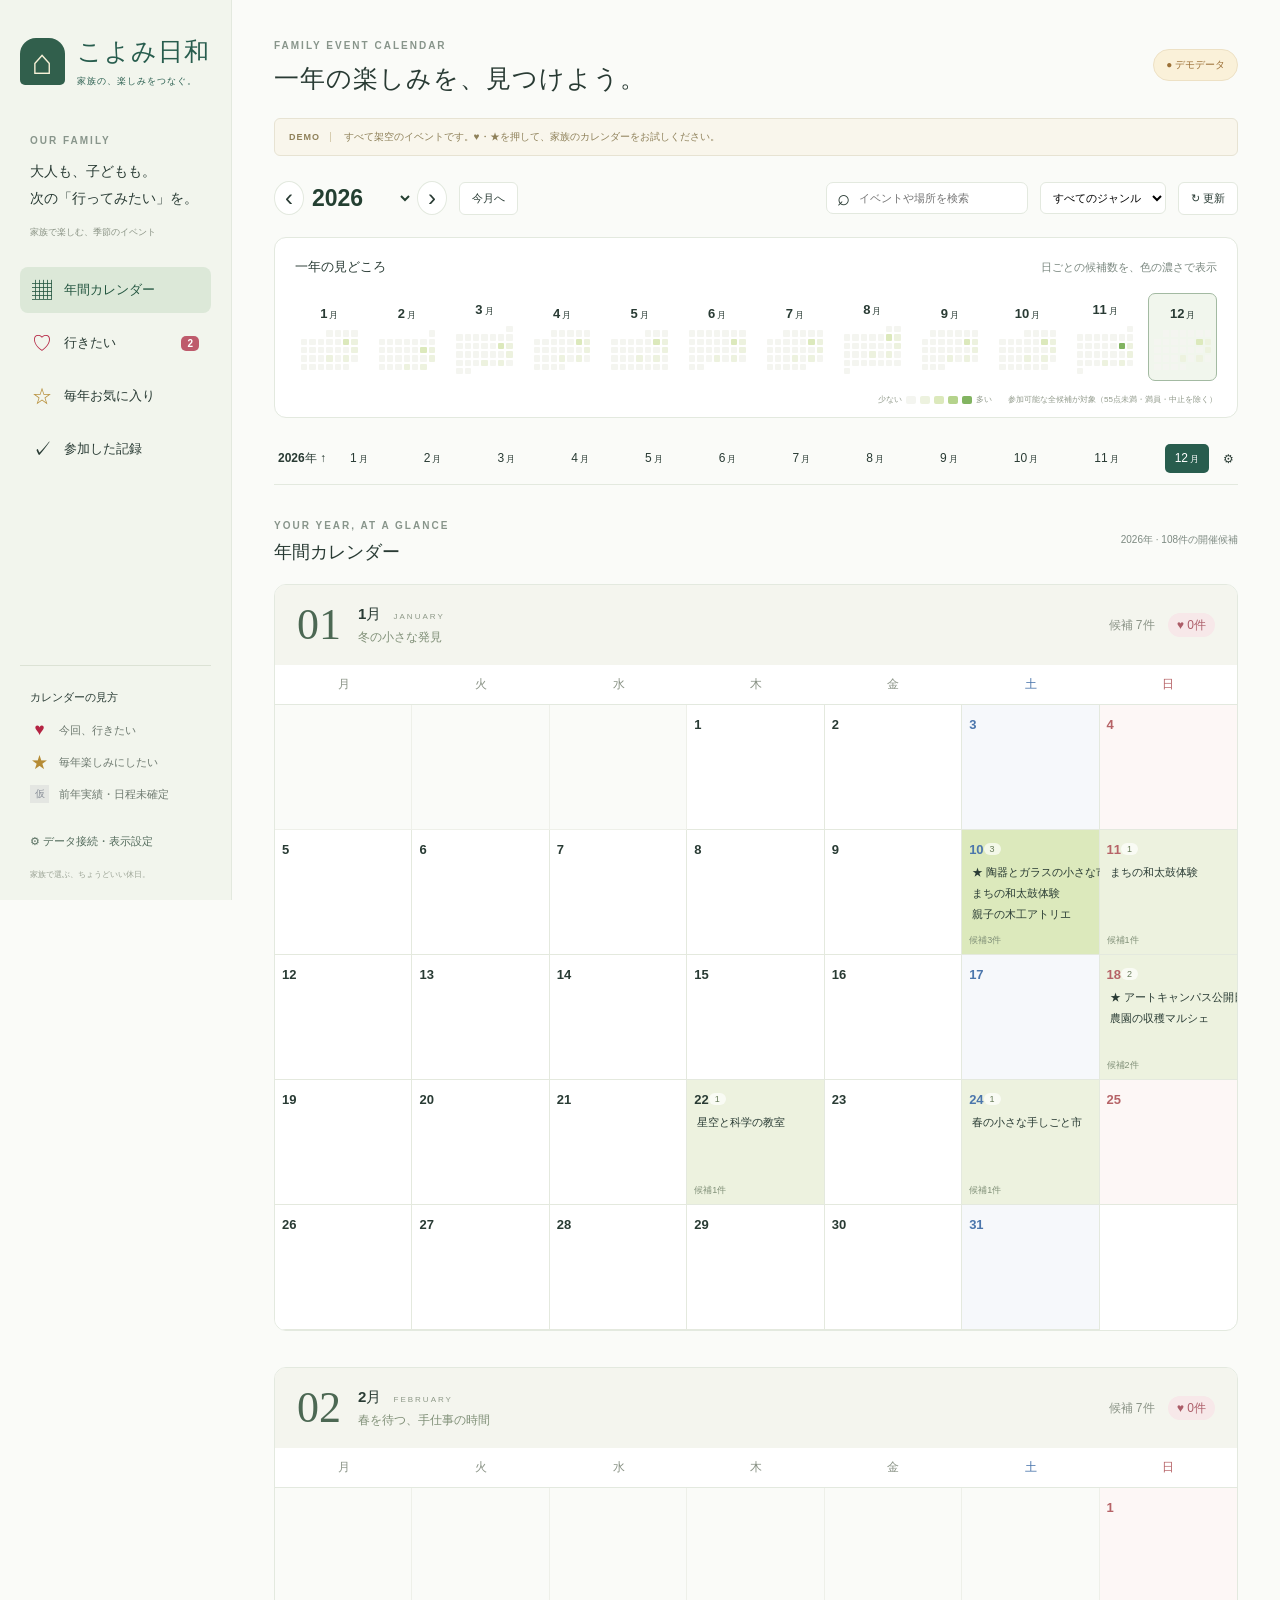
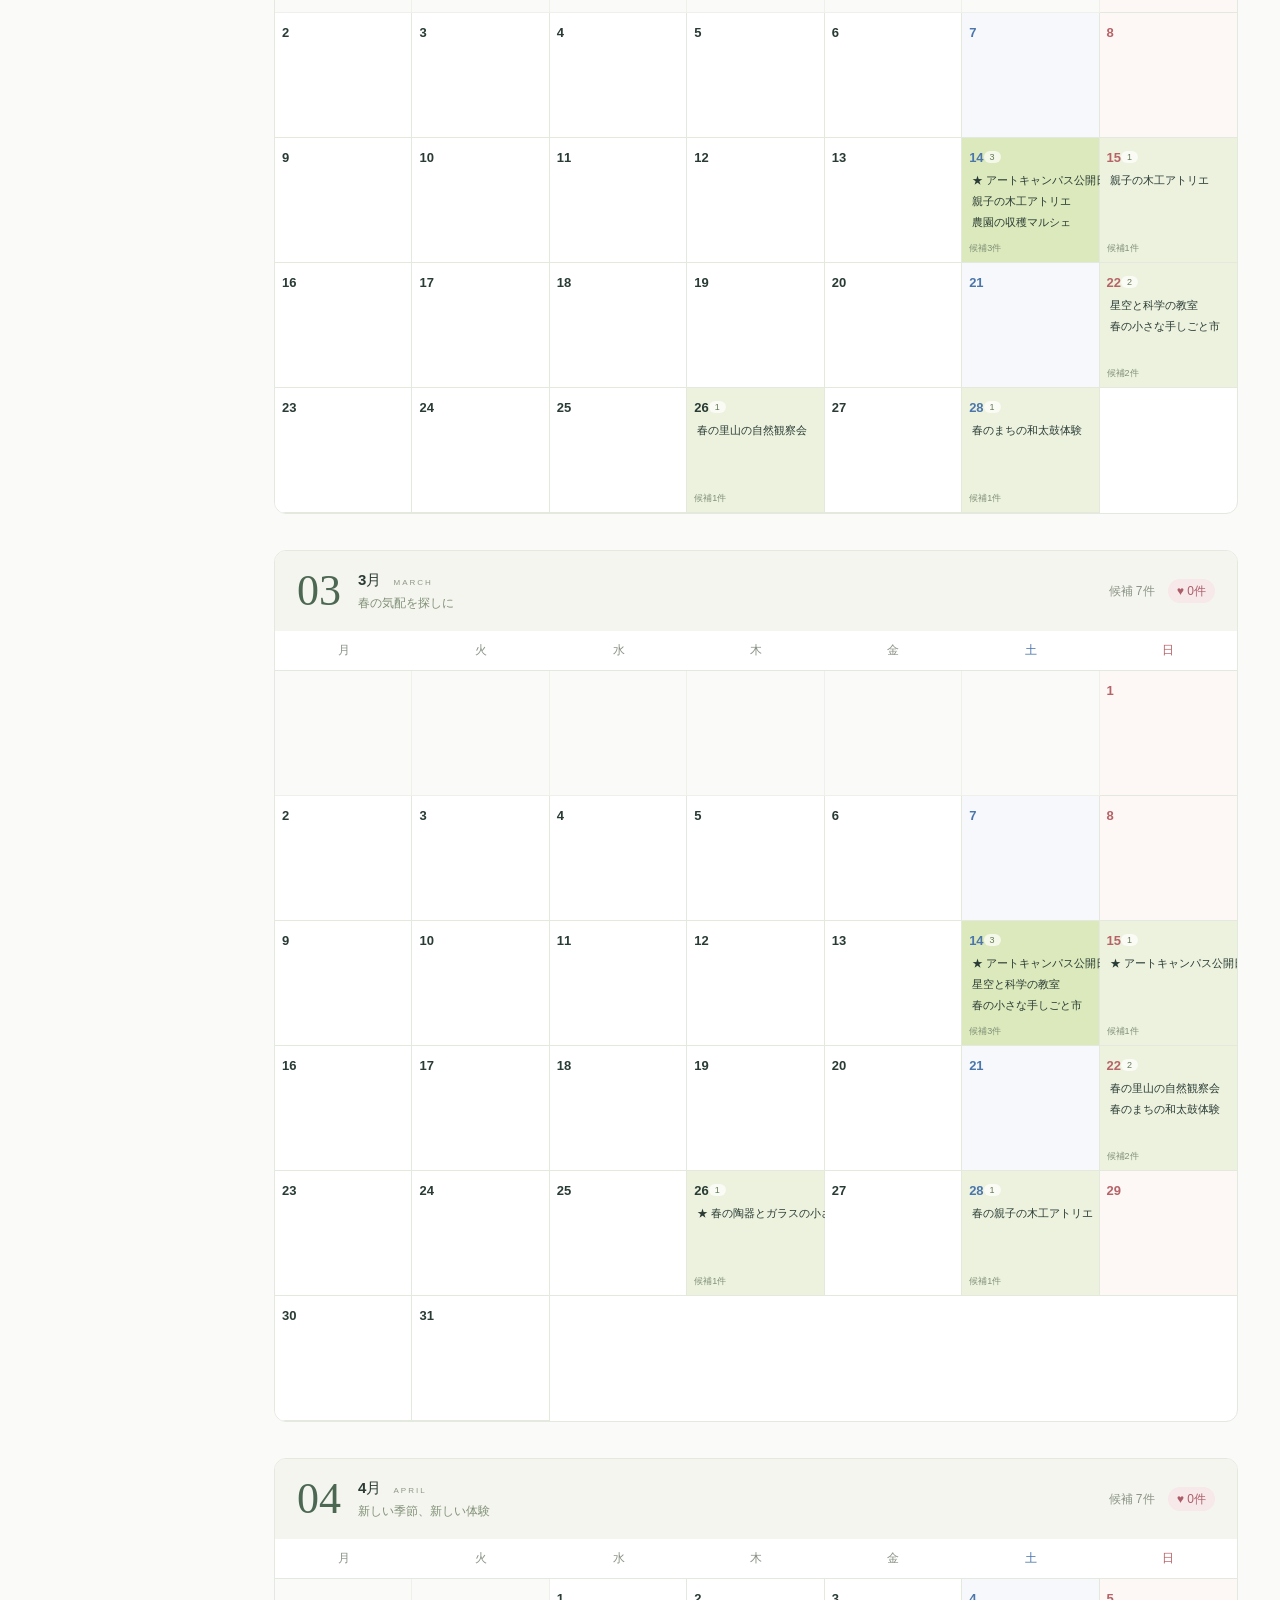
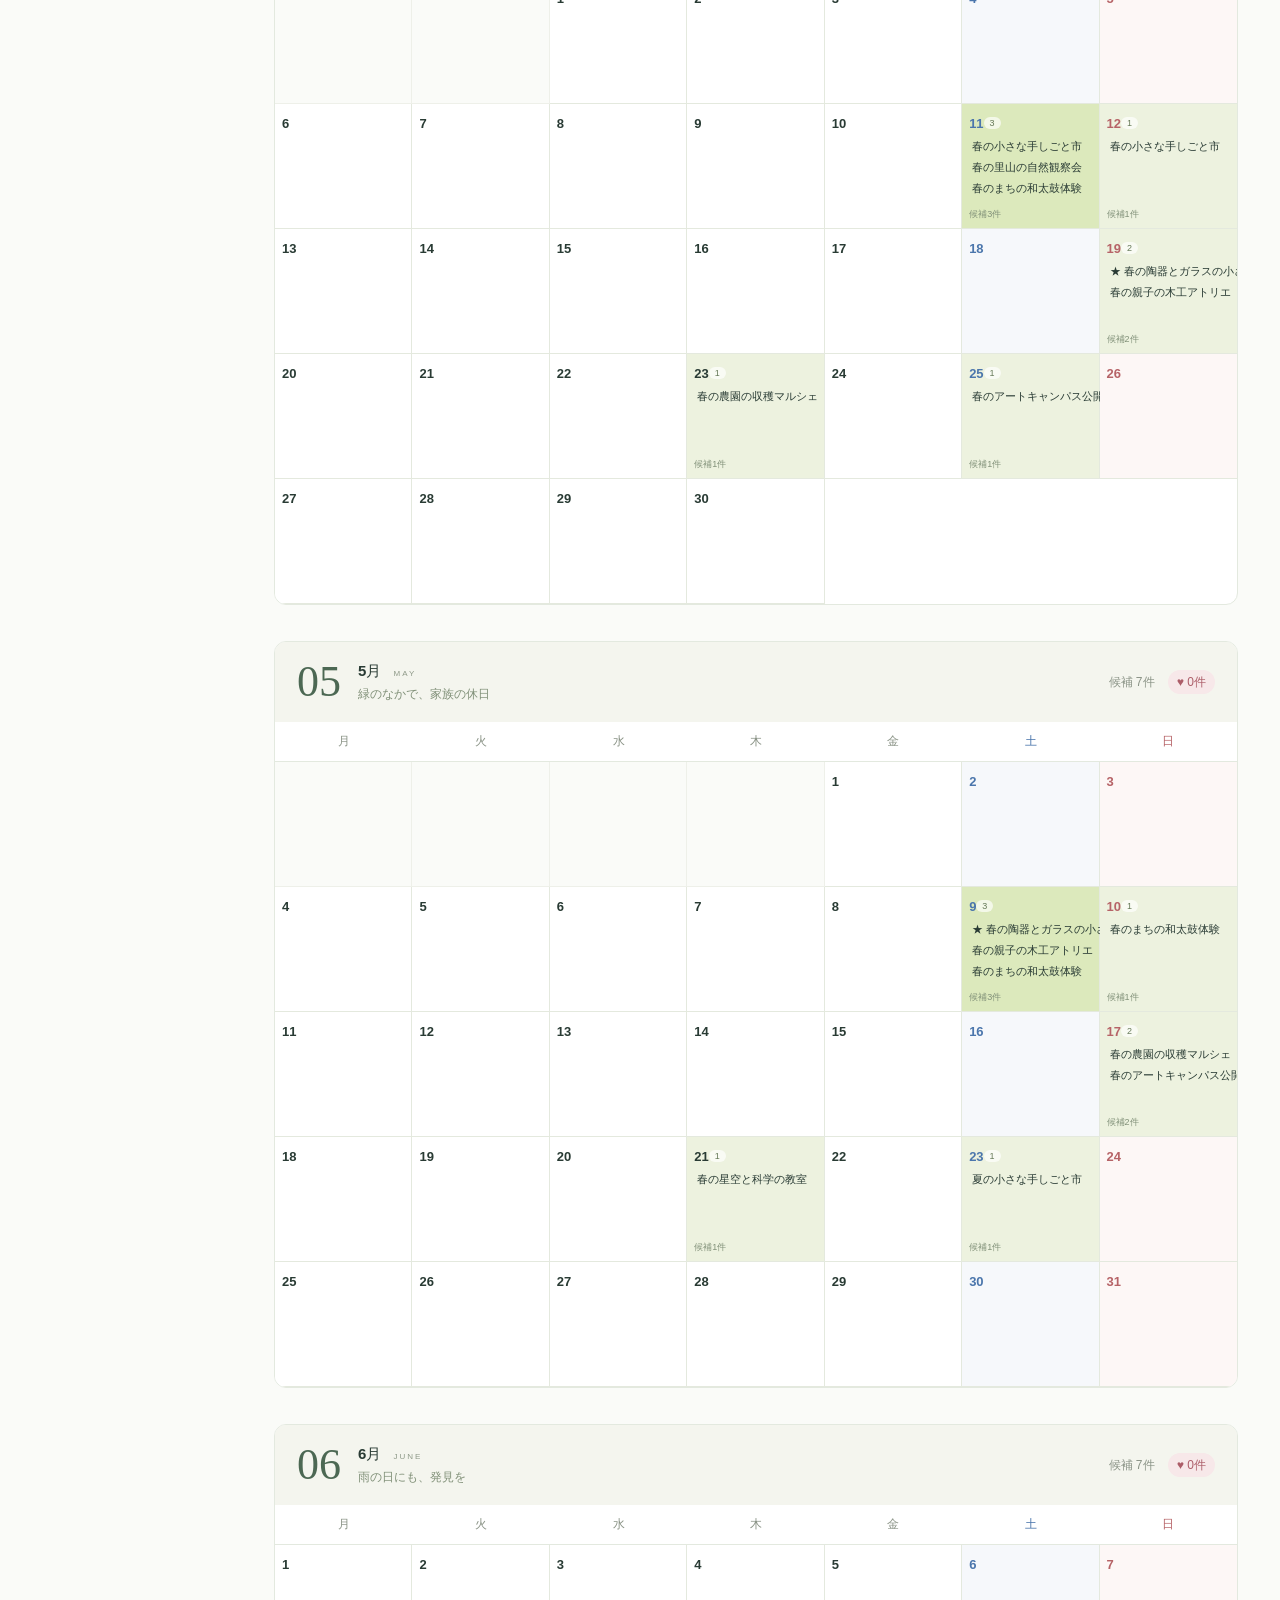
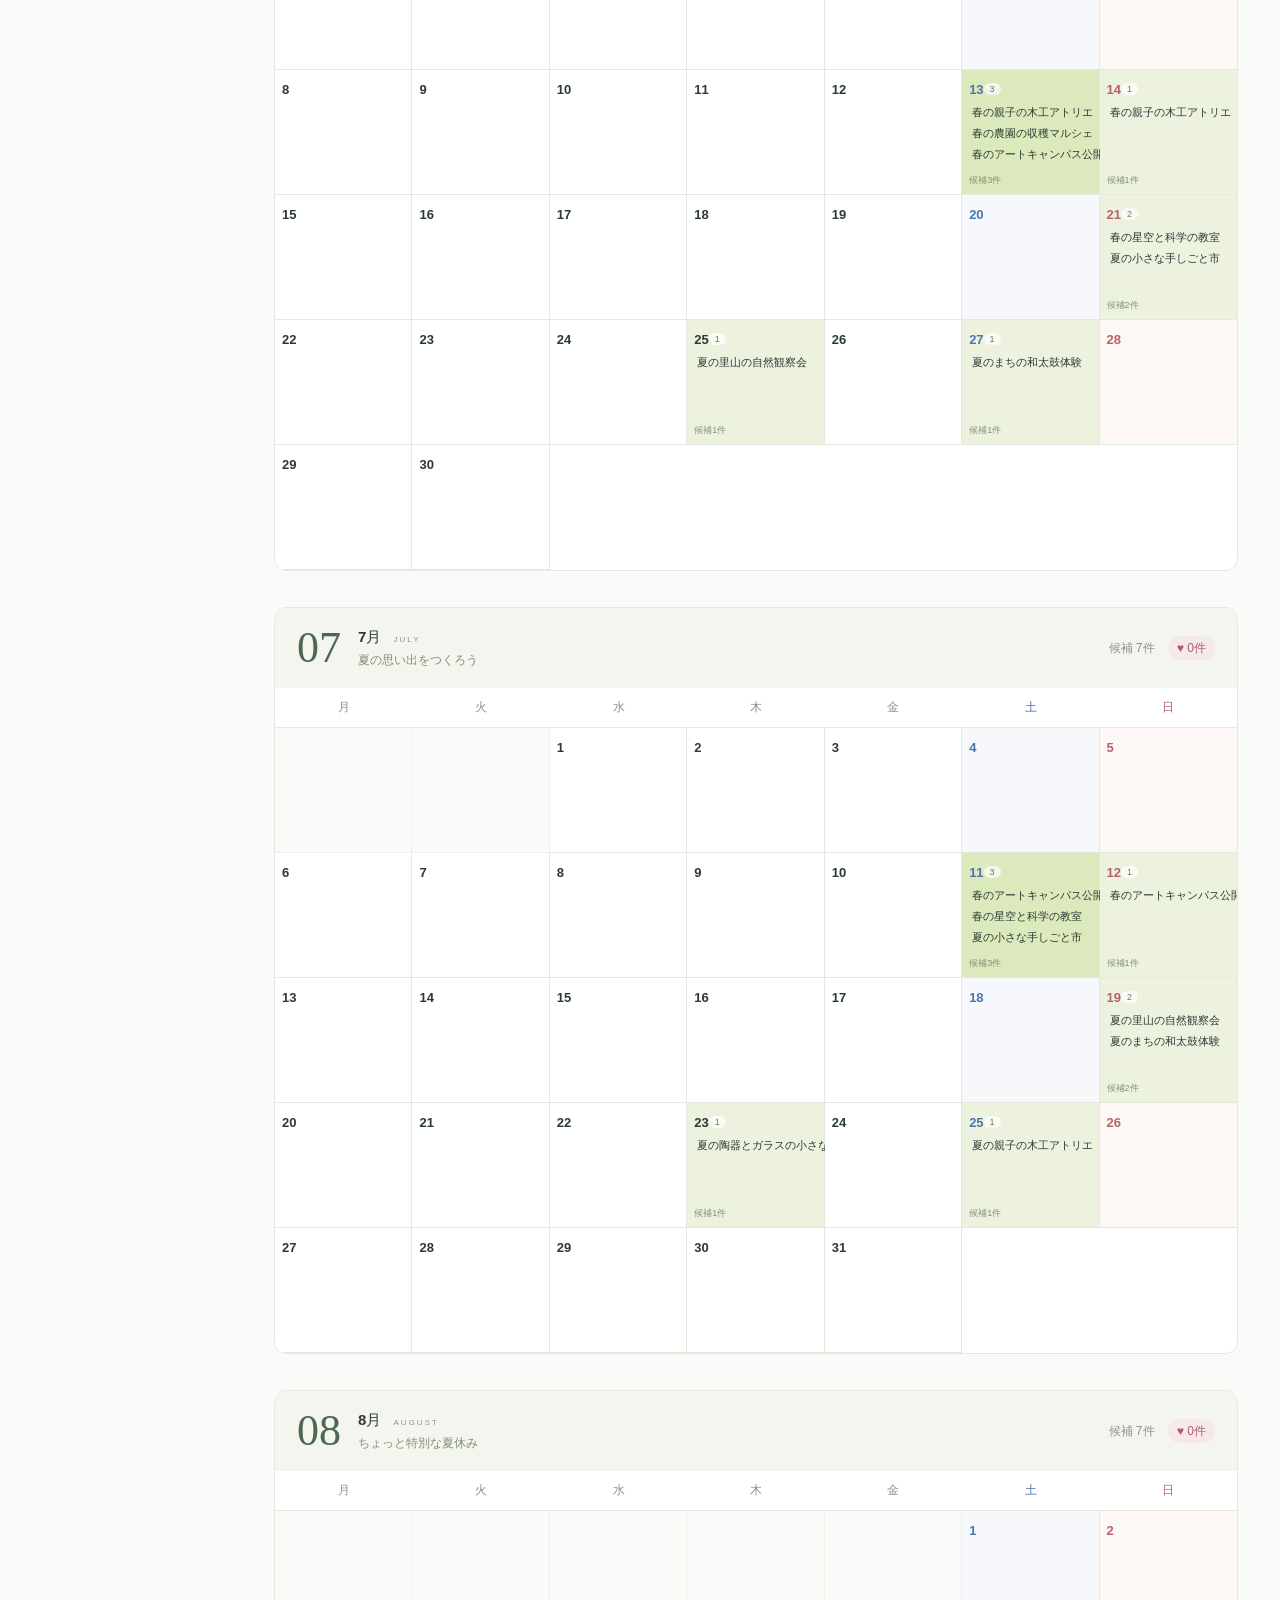
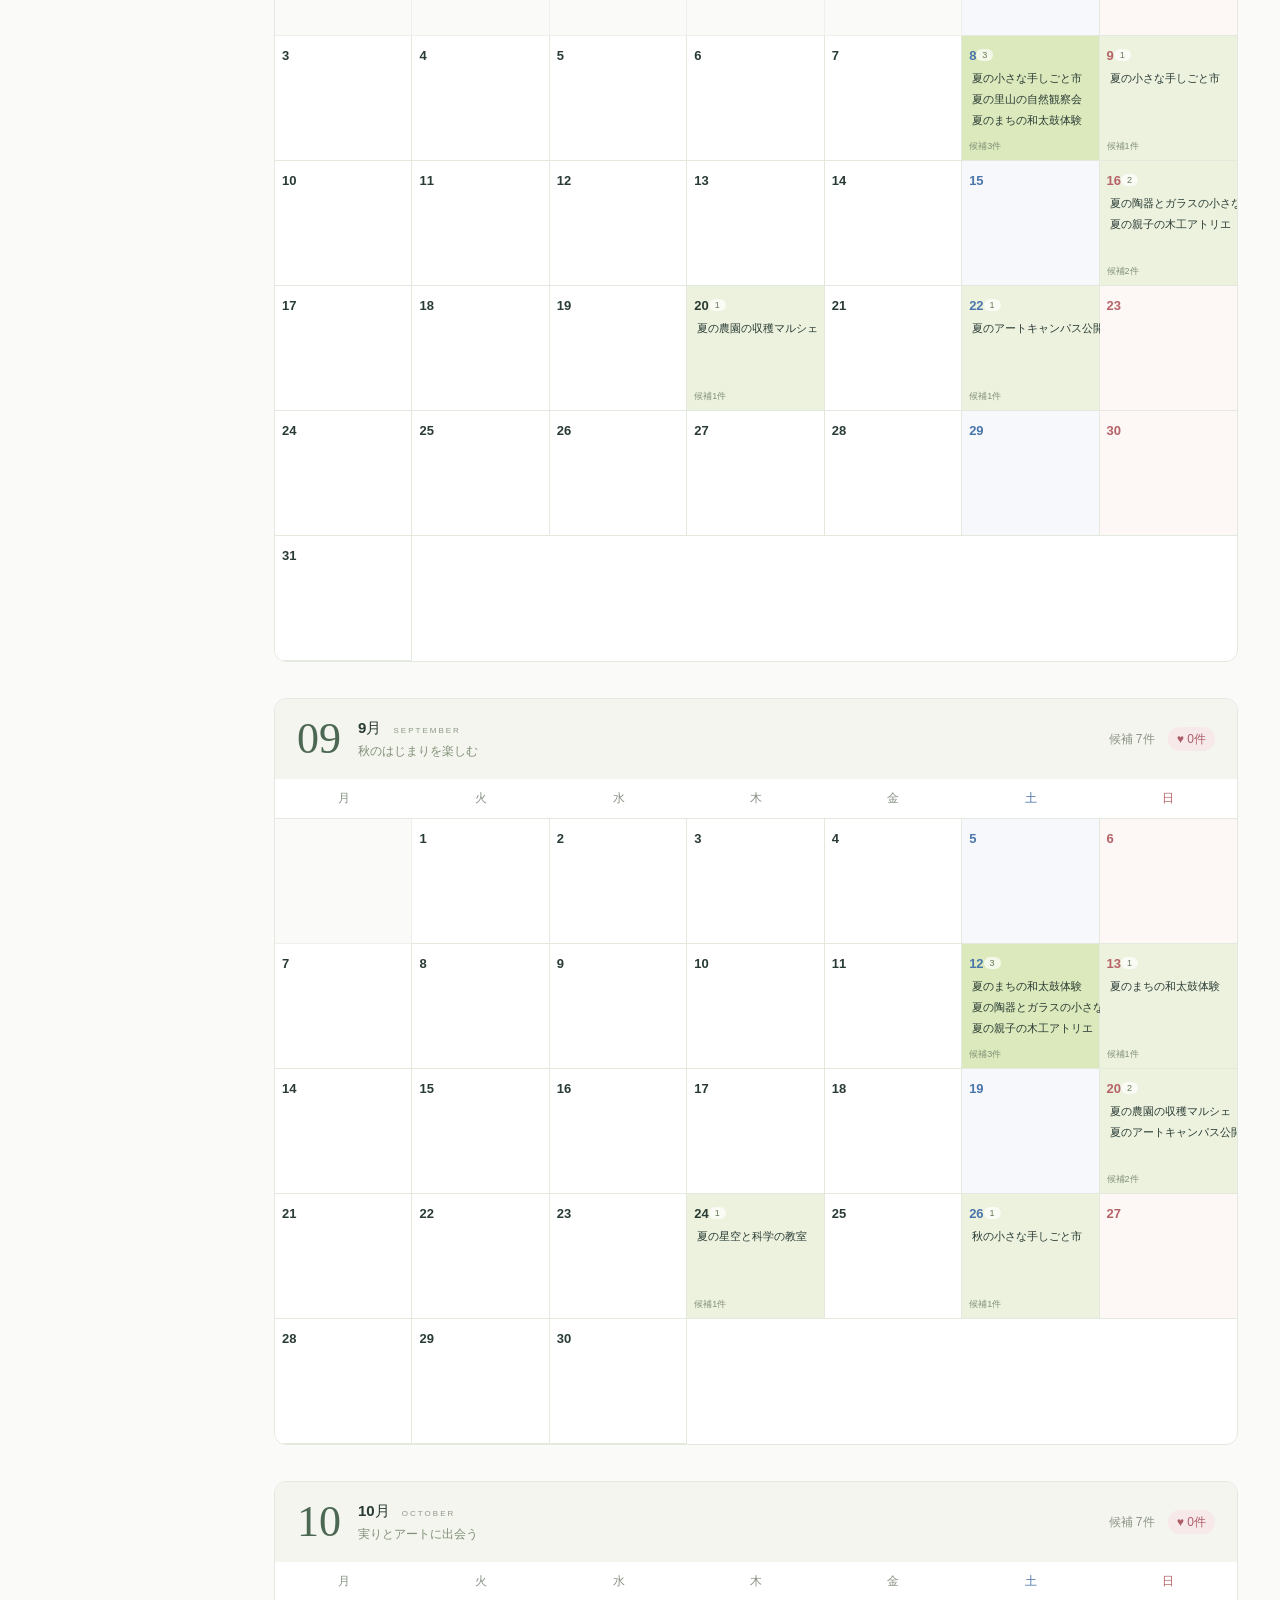
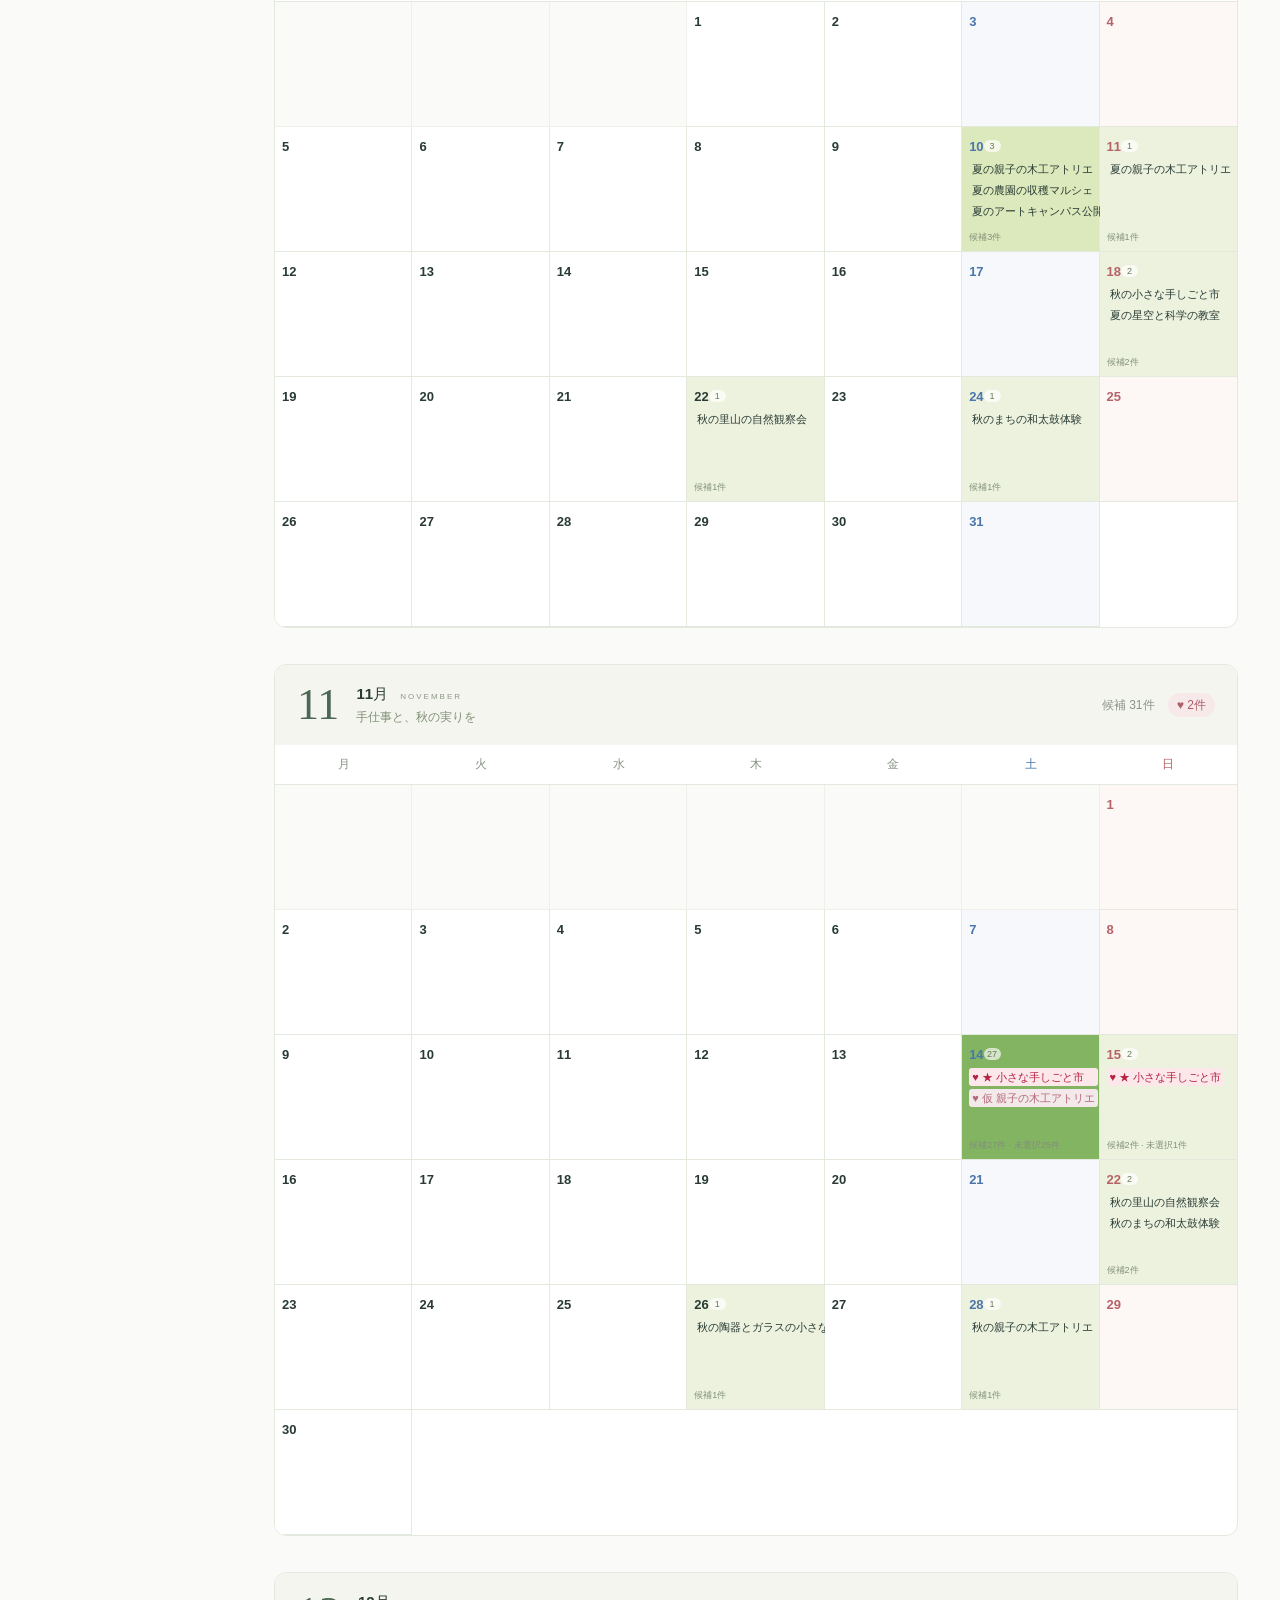
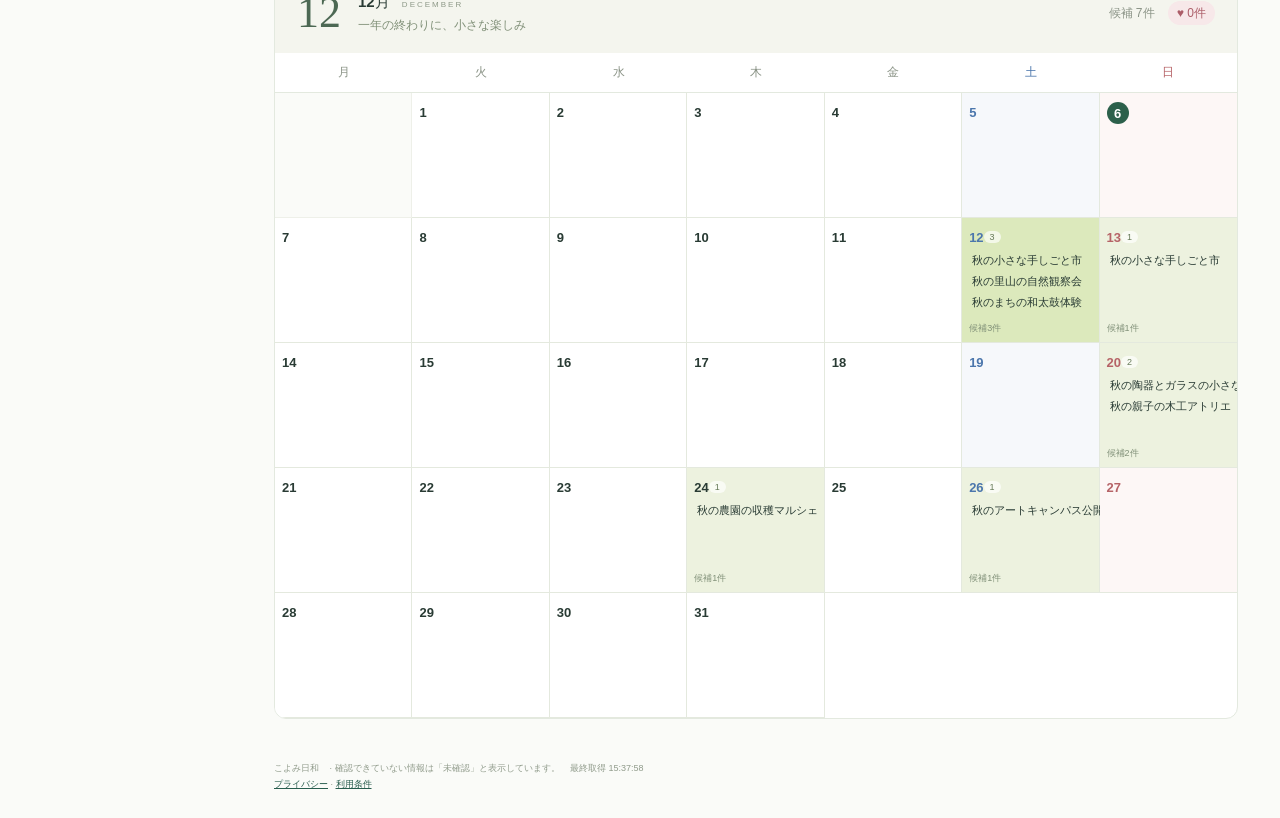
==== commit 024af01f: "Replace skip with persistent event-wide not-interested preference" ====
--- a/index.html
+++ b/index.html
@@ -20,7 +20,7 @@
 </main>
 <div id="sheet-backdrop" class="backdrop" hidden></div><aside id="day-panel" class="day-panel" aria-label="日別イベント" hidden></aside>
 <dialog id="detail"><div id="detail-content"></div></dialog>
-<dialog id="settings"><div class="dialog-heading"><h2>データ接続・表示設定</h2><button data-close="settings" aria-label="閉じる">×</button></div><p class="muted" id="storage-note">デモの選択状態を保存します。</p><label class="setting-row"><span>データソース</span><select id="source"><option value="demo">デモデータ</option><option value="sheets">既存のGoogle Sheets</option></select></label><div class="connection-info" id="connection-info"></div><label class="setting-row"><span>ルート検索の出発地点<br><small>この端末だけに保存</small></span><input id="route-origin" type="text" maxlength="200" placeholder="任意：市区町村・駅名など" autocomplete="off"></label><label class="setting-row"><span>見送りした候補も表示</span><input type="checkbox" id="show-skipped"></label><label class="setting-row"><span>仮日程を表示</span><input type="checkbox" id="show-tentative" checked></label><p class="muted">♥は開催回ごと、★はイベント共通です。Sheetsモードでは既存PoC行を除外し、デモデータは書き込みません。</p><button data-close="settings" class="primary">完了</button></dialog>
+<dialog id="settings"><div class="dialog-heading"><h2>データ接続・表示設定</h2><button data-close="settings" aria-label="閉じる">×</button></div><p class="muted" id="storage-note">デモの選択状態を保存します。</p><label class="setting-row"><span>データソース</span><select id="source"><option value="demo">デモデータ</option><option value="sheets">既存のGoogle Sheets</option></select></label><div class="connection-info" id="connection-info"></div><label class="setting-row"><span>ルート検索の出発地点<br><small>この端末だけに保存</small></span><input id="route-origin" type="text" maxlength="200" placeholder="任意：市区町村・駅名など" autocomplete="off"></label><section aria-labelledby="interest-heading"><h3 id="interest-heading">興味なし</h3><p class="muted">イベント全体を翌年以降も候補・検索結果から除外します。解除すると再び候補になります。</p><div id="interest-list"></div></section><label class="setting-row"><span>仮日程を表示</span><input type="checkbox" id="show-tentative" checked></label><p class="muted">♥は開催回ごと、★はイベント共通です。Sheetsモードでは既存PoC行を除外し、デモデータは書き込みません。</p><button data-close="settings" class="primary">完了</button></dialog>
 <div id="toast" role="status" class="toast" hidden></div>
 </body></html>
 
--- a/style.css
+++ b/style.css
@@ -1,10 +1,10 @@
 @charset "UTF-8";
 :root{font-family:"Yu Gothic UI","Hiragino Kaku Gothic ProN",Meiryo,sans-serif;color:#293b34;background:#fafbf8;font-synthesis:none;--green:#285d4e;--muted:#7c8981;--line:#e3e9df;--red:#b42342;--gold:#b58b34}
-*{box-sizing:border-box}body{margin:0}button,input,select{font:inherit}button,a,input,select{-webkit-tap-highlight-color:transparent}button{cursor:pointer;color:inherit}button:disabled{cursor:wait;opacity:.55}button:focus-visible,a:focus-visible,select:focus-visible,input:focus-visible{outline:3px solid #d69b39;outline-offset:3px}button{border:0;background:none}a{color:var(--green)}[hidden]{display:none!important}.eyebrow{font-size:10px;letter-spacing:2px;color:#88958b;font-weight:700}.sidebar{width:232px;height:100vh;position:fixed;inset:0 auto 0 0;border-right:1px solid var(--line);padding:35px 20px 20px;background:#f2f5ed;display:flex;flex-direction:column;z-index:10}.brand{display:flex;gap:12px;align-items:center;text-decoration:none;font-size:25px;letter-spacing:1px;font-weight:800}.brand-mark{display:grid;place-items:center;background:#315f4c;color:#f9f2d8;border-radius:16px 16px 5px 5px;font-size:35px;width:45px;height:47px}.brand small{display:block;font-size:9px;letter-spacing:1px;margin-top:7px;font-weight:400}.family-note{margin:42px 10px 28px}.family-note p{font-size:14px;line-height:1.9;font-weight:650;margin:10px 0}.family-note small{font-size:9px;color:#899284}nav{display:grid;gap:7px}.nav-item{display:flex;align-items:center;text-align:left;font-size:12px;gap:12px;padding:14px 12px;border-radius:8px;font-weight:600;white-space:nowrap}.nav-item>span:first-child{font-size:20px;line-height:18px}.nav-item.active{background:#dce8d8;color:#245640}.nav-item:hover{background:#e6ecdf}.nav-count{margin-left:auto;background:#be5b6c;color:white;border-radius:5px;font-size:10px;padding:2px 6px}.red{color:var(--red)}.gold{color:var(--gold)}.sidebar-bottom{margin-top:auto;padding:24px 10px 0;border-top:1px solid #dce2d5}.legend-title{font-size:11px;font-weight:700;margin-bottom:15px}.sidebar-bottom p{font-size:10px;color:#6d796f;display:flex;gap:10px;align-items:center}.sidebar-bottom p span{font-size:17px;width:19px;text-align:center}.tentative-label{background:#e4e6e2;color:#8a9099;font-size:10px!important;padding:2px}.connection-button{font-size:11px;padding:20px 0;color:#536b5c}.sidebar-bottom>small{font-size:8px;color:#9aa294;display:block}main{margin-left:232px;padding:35px 42px 0;max-width:1760px}.topbar{display:flex;align-items:center;justify-content:space-between;gap:20px}h1{font-size:25px;letter-spacing:1px;margin:9px 0 0;font-weight:700}.mode-badge{font-size:10px;color:#9c7137;background:#faf1d9;border:1px solid #ede1c5;padding:8px 12px;border-radius:20px;white-space:nowrap}.demo-notice{margin-top:23px;padding:10px 14px;border:1px solid #e7e3d3;border-radius:6px;background:#f9f6ec;color:#8e8059;font-size:10px;line-height:1.6}.demo-notice strong{font-size:9px;letter-spacing:1px;border-right:1px solid #d7cdb0;padding-right:10px;margin-right:10px}.toolbar{display:flex;align-items:center;gap:12px;margin:25px 0 22px;flex-wrap:wrap}.year-control{display:flex;gap:4px;align-items:center}.year-control button{font-size:24px;width:30px;height:34px;border:1px solid var(--line);border-radius:50%;background:#fff}.year-control select{border:0;background:transparent;color:#233f31;font-size:23px;font-weight:750;width:105px;cursor:pointer}.quiet-button{border:1px solid var(--line);background:white;border-radius:6px;font-size:11px;padding:8px 12px}.quiet-button:hover{background:#edf3e8}.search{margin-left:auto;border:1px solid var(--line);border-radius:7px;padding:6px 10px;display:flex;align-items:center;gap:7px;background:white}.search span{font-size:22px;line-height:18px}.search input{border:0;outline:none;font-size:11px;width:160px;background:none}.toolbar>select{background:#fff;border:1px solid var(--line);border-radius:6px;font-size:11px;padding:8px;max-width:180px}.year-overview{background:white;border:1px solid var(--line);border-radius:12px;padding:20px 20px 12px}.section-label{display:flex;align-items:center;justify-content:space-between}.section-label h2{font-size:13px;margin:0}.section-label>span{font-size:9px;color:var(--muted)}.overview{display:grid;grid-template-columns:repeat(12,1fr);gap:9px;margin-top:17px}.month-mini{padding:8px 5px 6px;border:1px solid transparent;border-radius:7px;min-width:0}.month-mini:hover{background:#f3f6ed}.month-mini.current{background:#f1f6ed;border-color:#a3baa2}.month-mini>span{display:block;font-size:13px;font-weight:700;margin-bottom:8px}.month-mini small{font-size:9px;margin-left:2px}.mini-grid{display:grid;grid-template-columns:repeat(7,1fr);gap:2px;min-height:39px;align-content:start}.mini-grid i{aspect-ratio:1;border-radius:1px;max-height:9px}.mini-empty{background:none}.density-0{background-color:#f4f5f0}.density-1{background-color:#edf2df}.density-2{background-color:#dce9bc}.density-3{background-color:#b5d38c}.density-4{background-color:#82b461}.density-legend{display:flex;gap:4px;align-items:center;justify-content:flex-end;font-size:8px;color:#90998a;margin-top:13px}.density-legend i{width:10px;height:8px;border-radius:2px}.overview-footnote{margin-left:12px}.content-heading{display:flex;align-items:center;justify-content:space-between;margin:30px 0 20px}.content-heading h2{font-size:18px;margin:7px 0 0}.content-heading>span{font-size:10px;color:var(--muted)}.month-section{margin-bottom:36px;scroll-margin-top:15px;background:white;border:1px solid var(--line);border-radius:12px;overflow:hidden}.month-heading{display:flex;justify-content:space-between;align-items:center;padding:18px 22px;background:#f4f5ee}.month-title{display:flex;align-items:center;gap:17px}.month-title>strong{font-family:Georgia,serif;font-size:44px;line-height:1;color:#4c6853;font-weight:400}.month-title h3{font-size:15px;margin:0}.month-title h3 span{font-size:8px;font-weight:400;letter-spacing:2px;margin-left:8px;color:#8e9988}.month-title p{margin:5px 0 0;font-size:10px;color:#809078}.month-stats{font-size:10px;color:#8a9386}.month-stats>span{margin-left:10px;color:#ac5d68;background:#f7e8e9;padding:5px 9px;border-radius:15px}.weekdays{display:grid;grid-template-columns:repeat(7,1fr);text-align:center;font-size:10px;padding:11px 0;border-bottom:1px solid var(--line);color:#8a9386}.saturday .day-number,.weekdays .saturday{color:#4b76ac}.sunday .day-number,.weekdays .sunday{color:#b66367}.days-grid{display:grid;grid-template-columns:repeat(7,minmax(0,1fr))}.day{height:125px;padding:9px 7px 7px;display:flex;flex-direction:column;text-align:left;border-right:1px solid #e4e9de;border-bottom:1px solid #e4e9de;position:relative}.day:nth-child(7n){border-right:0}.day.density-0{background:white}.day.saturday.density-0{background:#f6f8fb}.day.sunday.density-0{background:#fdf7f6}.day:hover{box-shadow:inset 0 0 0 2px #8baa75;z-index:1}.day.selected{box-shadow:inset 0 0 0 2px #386c51}.day-top{display:flex;align-items:center;justify-content:space-between;min-height:20px;margin-bottom:4px}.day-number{font-size:12px;font-weight:600}.day.today .day-number{background:#2c604b;color:white;border-radius:50%;height:22px;width:22px;display:grid;place-items:center}.count{font-size:8px;background:#ffffffa8;border-radius:8px;min-width:17px;text-align:center;padding:1px 3px;color:#657957}.cell-events{display:flex;flex-direction:column;gap:3px;overflow:hidden}.cell-event{font-size:9px;line-height:18px;white-space:nowrap;overflow:hidden;text-overflow:ellipsis;display:block;border-radius:3px;padding:0 3px}.cell-event.wanted{color:var(--red);background:#fce8eb;font-weight:600}.cell-event.tentative{color:#8a9099;background:#f2f3f4}.cell-event.wanted.tentative{color:#b2697b;background:#f3e9eb}.cell-bottom{font-size:7px;color:#809078;margin-top:auto;padding-top:3px;white-space:nowrap;overflow:hidden}.empty-day{background:#fafbf8;border-right:1px solid #eef0e9;border-bottom:1px solid #eef0e9}.error{background:#fff0eb;border:1px solid #e7c0b6;padding:15px;border-radius:6px;font-size:12px;margin-bottom:16px;line-height:1.7}#loading{font-size:12px;padding:40px;text-align:center}footer{padding:5px 0 25px;font-size:9px;color:#909b8b;line-height:1.8}footer>span{margin-left:8px}.backdrop{position:fixed;inset:0;background:#263b3425;z-index:19}.day-panel{position:fixed;right:0;top:0;bottom:0;width:420px;max-width:100vw;background:#fbfcf9;z-index:20;box-shadow:-8px 0 60px #203b3420;display:flex;flex-direction:column}.panel-header{background:#eef3e8;padding:22px 23px 18px;border-bottom:1px solid #dce5d5}.panel-top{display:flex;align-items:center;justify-content:space-between}.panel-top button,.dialog-heading button{background:white;border:1px solid var(--line);border-radius:50%;width:30px;height:30px;font-size:22px;line-height:25px}.panel-date{display:flex;align-items:center;gap:10px;margin-top:16px}.panel-date h2{margin:0;font-size:24px;flex:1}.panel-date button{font-size:23px;color:#748968}.panel-header p{font-size:11px;margin:10px 0 0;color:#7c8b72}.panel-header p span{color:#b0586c;margin-left:15px}.panel-body{padding:15px 20px 30px;overflow-y:auto;overscroll-behavior:contain}.panel-tip{font-size:10px;color:#8a9682;padding:4px 0 10px}.panel-body h3{font-size:12px;margin:18px 0 11px}.panel-body h3 span{font-size:9px;color:#8a9682;margin-left:6px}.wanted-heading{color:var(--red)}.event-card{border:1px solid #e1e6da;border-radius:9px;background:white;padding:15px;margin-bottom:10px}.event-card.is-wanted{background:#fffafb;border-color:#edd2d9}.event-card.is-skipped{opacity:.6}.card-meta{display:flex;align-items:center;gap:6px;margin-bottom:9px}.category-tag{font-size:8px;background:#f0f3ea;color:#708264;padding:3px 6px;border-radius:3px}.status-tag{font-size:8px;background:#eee;color:#949994;padding:3px 5px;border-radius:3px}.status-tag.confirmed{background:#edf4ee;color:#668c6c}.score{margin-left:auto;font-size:17px;font-family:Georgia,serif;color:#987d44}.score small{font-size:8px;margin-left:2px}.event-title{padding:0;display:flex;justify-content:space-between;width:100%;text-align:left;font-size:14px;font-weight:700;gap:8px;line-height:1.5}.event-title span{color:#98a18e;font-size:12px}.event-sub{font-size:10px;color:#7c8875;margin:8px 0;line-height:1.8}.event-sub>span{display:block}.rationale{font-size:10px;line-height:1.8;margin:8px 0;color:#6d7d66}.event-cost{display:flex;justify-content:space-between;font-size:9px;color:#89947e;border-bottom:1px solid #edf0e8;padding:2px 0 11px}.card-actions{display:flex;align-items:center;gap:7px;margin-top:11px;flex-wrap:wrap}.card-actions button{font-size:10px;white-space:nowrap}.want-toggle{background:#faf2f2;border:1px solid #eedbdf;border-radius:5px;color:#ac6676;padding:6px 10px}.want-toggle.on{background:#f5dce2;color:var(--red);border-color:#e4b9c4}.favorite-toggle{border:1px solid #e7e4d7;border-radius:5px;padding:6px 8px;color:#99927b}.favorite-toggle.on{background:#faf4df;border-color:#e8d8a3;color:#a6812c}.skip-toggle{margin-left:auto;color:#9ba28e;font-size:9px!important}.card-date{font-size:11px;color:#587050}.empty-day-message{font-size:12px;color:#8a9682;padding:20px 0}.sheet-handle{display:none}.empty-state{padding:60px 20px;text-align:center;background:white;border:1px solid var(--line);border-radius:12px}.empty-state>span{font-size:40px;color:#9aaf8e}.empty-state h3{font-size:16px}.empty-state p{font-size:12px;line-height:1.9;color:#8a9682}.primary{background:#315f4c;color:white;border-radius:6px;padding:10px 18px;font-size:12px}.primary:hover{background:#204936}#list-view{display:grid;grid-template-columns:repeat(auto-fill,minmax(280px,1fr));gap:15px}#list-view .event-card{margin:0}.empty-state{grid-column:1/-1}dialog{border:1px solid var(--line);border-radius:14px;width:min(620px,calc(100vw - 24px));max-height:90dvh;padding:25px;background:#fafbf8;color:inherit}dialog::backdrop{background:#18332860;backdrop-filter:blur(3px)}.dialog-heading{display:flex;align-items:center;justify-content:space-between;gap:15px}.dialog-heading h2{font-size:18px;margin:0}#detail h2{font-size:23px;line-height:1.6}#detail h3{font-size:14px}.detail-rationale{font-size:14px;color:#5b7950;line-height:1.8}#detail-content>p{font-size:12px;line-height:1.9}.detail-fields{display:grid;grid-template-columns:130px 1fr;font-size:11px;line-height:1.9;margin-top:25px}.detail-fields dt,.detail-fields dd{margin:0;padding:10px 5px;border-bottom:1px solid var(--line);overflow-wrap:anywhere}.detail-fields dt{color:#8a9682}.history p{font-size:11px;display:flex;gap:20px;border-bottom:1px solid var(--line);padding-bottom:8px}.history span{color:#8a9682}.detail-image{width:100%;max-height:250px;object-fit:cover;border-radius:8px;margin-top:20px}.attendance{display:flex;gap:20px;align-items:center;font-size:12px;margin-top:20px}.attendance button{background:#e8efdf;border-radius:6px;padding:10px}.attendance select{font-size:12px;border:1px solid var(--line);border-radius:4px;padding:5px}.setting-row{display:flex;align-items:center;justify-content:space-between;font-size:12px;border-bottom:1px solid var(--line);padding:15px 0;gap:15px}.setting-row select{padding:8px;border:1px solid var(--line);border-radius:5px;background:white;max-width:210px;font-size:11px}.setting-row input{accent-color:var(--green);width:18px;height:18px}.connection-info{font-size:11px;line-height:1.9;color:#887b5a;background:#f5f1e4;border-radius:5px;padding:13px;margin-top:15px}.connection-info p{margin:5px 0 0}.muted{color:#8a9682;font-size:10px;line-height:1.9}.toast{position:fixed;bottom:25px;left:50%;transform:translateX(-50%);z-index:100;background:#284a3d;color:white;font-size:12px;border-radius:8px;padding:13px 23px;box-shadow:0 5px 25px #254d3925}.skiplink{position:fixed;top:-100px;z-index:101;background:white;padding:15px}.skiplink:focus{top:0}
+*{box-sizing:border-box}body{margin:0}button,input,select{font:inherit}button,a,input,select{-webkit-tap-highlight-color:transparent}button{cursor:pointer;color:inherit}button:disabled{cursor:wait;opacity:.55}button:focus-visible,a:focus-visible,select:focus-visible,input:focus-visible{outline:3px solid #d69b39;outline-offset:3px}button{border:0;background:none}a{color:var(--green)}[hidden]{display:none!important}.eyebrow{font-size:10px;letter-spacing:2px;color:#88958b;font-weight:700}.sidebar{width:232px;height:100vh;position:fixed;inset:0 auto 0 0;border-right:1px solid var(--line);padding:35px 20px 20px;background:#f2f5ed;display:flex;flex-direction:column;z-index:10}.brand{display:flex;gap:12px;align-items:center;text-decoration:none;font-size:25px;letter-spacing:1px;font-weight:800}.brand-mark{display:grid;place-items:center;background:#315f4c;color:#f9f2d8;border-radius:16px 16px 5px 5px;font-size:35px;width:45px;height:47px}.brand small{display:block;font-size:9px;letter-spacing:1px;margin-top:7px;font-weight:400}.family-note{margin:42px 10px 28px}.family-note p{font-size:14px;line-height:1.9;font-weight:650;margin:10px 0}.family-note small{font-size:9px;color:#899284}nav{display:grid;gap:7px}.nav-item{display:flex;align-items:center;text-align:left;font-size:12px;gap:12px;padding:14px 12px;border-radius:8px;font-weight:600;white-space:nowrap}.nav-item>span:first-child{font-size:20px;line-height:18px}.nav-item.active{background:#dce8d8;color:#245640}.nav-item:hover{background:#e6ecdf}.nav-count{margin-left:auto;background:#be5b6c;color:white;border-radius:5px;font-size:10px;padding:2px 6px}.red{color:var(--red)}.gold{color:var(--gold)}.sidebar-bottom{margin-top:auto;padding:24px 10px 0;border-top:1px solid #dce2d5}.legend-title{font-size:11px;font-weight:700;margin-bottom:15px}.sidebar-bottom p{font-size:10px;color:#6d796f;display:flex;gap:10px;align-items:center}.sidebar-bottom p span{font-size:17px;width:19px;text-align:center}.tentative-label{background:#e4e6e2;color:#8a9099;font-size:10px!important;padding:2px}.connection-button{font-size:11px;padding:20px 0;color:#536b5c}.sidebar-bottom>small{font-size:8px;color:#9aa294;display:block}main{margin-left:232px;padding:35px 42px 0;max-width:1760px}.topbar{display:flex;align-items:center;justify-content:space-between;gap:20px}h1{font-size:25px;letter-spacing:1px;margin:9px 0 0;font-weight:700}.mode-badge{font-size:10px;color:#9c7137;background:#faf1d9;border:1px solid #ede1c5;padding:8px 12px;border-radius:20px;white-space:nowrap}.demo-notice{margin-top:23px;padding:10px 14px;border:1px solid #e7e3d3;border-radius:6px;background:#f9f6ec;color:#8e8059;font-size:10px;line-height:1.6}.demo-notice strong{font-size:9px;letter-spacing:1px;border-right:1px solid #d7cdb0;padding-right:10px;margin-right:10px}.toolbar{display:flex;align-items:center;gap:12px;margin:25px 0 22px;flex-wrap:wrap}.year-control{display:flex;gap:4px;align-items:center}.year-control button{font-size:24px;width:30px;height:34px;border:1px solid var(--line);border-radius:50%;background:#fff}.year-control select{border:0;background:transparent;color:#233f31;font-size:23px;font-weight:750;width:105px;cursor:pointer}.quiet-button{border:1px solid var(--line);background:white;border-radius:6px;font-size:11px;padding:8px 12px}.quiet-button:hover{background:#edf3e8}.search{margin-left:auto;border:1px solid var(--line);border-radius:7px;padding:6px 10px;display:flex;align-items:center;gap:7px;background:white}.search span{font-size:22px;line-height:18px}.search input{border:0;outline:none;font-size:11px;width:160px;background:none}.toolbar>select{background:#fff;border:1px solid var(--line);border-radius:6px;font-size:11px;padding:8px;max-width:180px}.year-overview{background:white;border:1px solid var(--line);border-radius:12px;padding:20px 20px 12px}.section-label{display:flex;align-items:center;justify-content:space-between}.section-label h2{font-size:13px;margin:0}.section-label>span{font-size:9px;color:var(--muted)}.overview{display:grid;grid-template-columns:repeat(12,1fr);gap:9px;margin-top:17px}.month-mini{padding:8px 5px 6px;border:1px solid transparent;border-radius:7px;min-width:0}.month-mini:hover{background:#f3f6ed}.month-mini.current{background:#f1f6ed;border-color:#a3baa2}.month-mini>span{display:block;font-size:13px;font-weight:700;margin-bottom:8px}.month-mini small{font-size:9px;margin-left:2px}.mini-grid{display:grid;grid-template-columns:repeat(7,1fr);gap:2px;min-height:39px;align-content:start}.mini-grid i{aspect-ratio:1;border-radius:1px;max-height:9px}.mini-empty{background:none}.density-0{background-color:#f4f5f0}.density-1{background-color:#edf2df}.density-2{background-color:#dce9bc}.density-3{background-color:#b5d38c}.density-4{background-color:#82b461}.density-legend{display:flex;gap:4px;align-items:center;justify-content:flex-end;font-size:8px;color:#90998a;margin-top:13px}.density-legend i{width:10px;height:8px;border-radius:2px}.overview-footnote{margin-left:12px}.content-heading{display:flex;align-items:center;justify-content:space-between;margin:30px 0 20px}.content-heading h2{font-size:18px;margin:7px 0 0}.content-heading>span{font-size:10px;color:var(--muted)}.month-section{margin-bottom:36px;scroll-margin-top:15px;background:white;border:1px solid var(--line);border-radius:12px;overflow:hidden}.month-heading{display:flex;justify-content:space-between;align-items:center;padding:18px 22px;background:#f4f5ee}.month-title{display:flex;align-items:center;gap:17px}.month-title>strong{font-family:Georgia,serif;font-size:44px;line-height:1;color:#4c6853;font-weight:400}.month-title h3{font-size:15px;margin:0}.month-title h3 span{font-size:8px;font-weight:400;letter-spacing:2px;margin-left:8px;color:#8e9988}.month-title p{margin:5px 0 0;font-size:10px;color:#809078}.month-stats{font-size:10px;color:#8a9386}.month-stats>span{margin-left:10px;color:#ac5d68;background:#f7e8e9;padding:5px 9px;border-radius:15px}.weekdays{display:grid;grid-template-columns:repeat(7,1fr);text-align:center;font-size:10px;padding:11px 0;border-bottom:1px solid var(--line);color:#8a9386}.saturday .day-number,.weekdays .saturday{color:#4b76ac}.sunday .day-number,.weekdays .sunday{color:#b66367}.days-grid{display:grid;grid-template-columns:repeat(7,minmax(0,1fr))}.day{height:125px;padding:9px 7px 7px;display:flex;flex-direction:column;text-align:left;border-right:1px solid #e4e9de;border-bottom:1px solid #e4e9de;position:relative}.day:nth-child(7n){border-right:0}.day.density-0{background:white}.day.saturday.density-0{background:#f6f8fb}.day.sunday.density-0{background:#fdf7f6}.day:hover{box-shadow:inset 0 0 0 2px #8baa75;z-index:1}.day.selected{box-shadow:inset 0 0 0 2px #386c51}.day-top{display:flex;align-items:center;justify-content:space-between;min-height:20px;margin-bottom:4px}.day-number{font-size:12px;font-weight:600}.day.today .day-number{background:#2c604b;color:white;border-radius:50%;height:22px;width:22px;display:grid;place-items:center}.count{font-size:8px;background:#ffffffa8;border-radius:8px;min-width:17px;text-align:center;padding:1px 3px;color:#657957}.cell-events{display:flex;flex-direction:column;gap:3px;overflow:hidden}.cell-event{font-size:9px;line-height:18px;white-space:nowrap;overflow:hidden;text-overflow:ellipsis;display:block;border-radius:3px;padding:0 3px}.cell-event.wanted{color:var(--red);background:#fce8eb;font-weight:600}.cell-event.tentative{color:#8a9099;background:#f2f3f4}.cell-event.wanted.tentative{color:#b2697b;background:#f3e9eb}.cell-bottom{font-size:7px;color:#809078;margin-top:auto;padding-top:3px;white-space:nowrap;overflow:hidden}.empty-day{background:#fafbf8;border-right:1px solid #eef0e9;border-bottom:1px solid #eef0e9}.error{background:#fff0eb;border:1px solid #e7c0b6;padding:15px;border-radius:6px;font-size:12px;margin-bottom:16px;line-height:1.7}#loading{font-size:12px;padding:40px;text-align:center}footer{padding:5px 0 25px;font-size:9px;color:#909b8b;line-height:1.8}footer>span{margin-left:8px}.backdrop{position:fixed;inset:0;background:#263b3425;z-index:19}.day-panel{position:fixed;right:0;top:0;bottom:0;width:420px;max-width:100vw;background:#fbfcf9;z-index:20;box-shadow:-8px 0 60px #203b3420;display:flex;flex-direction:column}.panel-header{background:#eef3e8;padding:22px 23px 18px;border-bottom:1px solid #dce5d5}.panel-top{display:flex;align-items:center;justify-content:space-between}.panel-top button,.dialog-heading button{background:white;border:1px solid var(--line);border-radius:50%;width:30px;height:30px;font-size:22px;line-height:25px}.panel-date{display:flex;align-items:center;gap:10px;margin-top:16px}.panel-date h2{margin:0;font-size:24px;flex:1}.panel-date button{font-size:23px;color:#748968}.panel-header p{font-size:11px;margin:10px 0 0;color:#7c8b72}.panel-header p span{color:#b0586c;margin-left:15px}.panel-body{padding:15px 20px 30px;overflow-y:auto;overscroll-behavior:contain}.panel-tip{font-size:10px;color:#8a9682;padding:4px 0 10px}.panel-body h3{font-size:12px;margin:18px 0 11px}.panel-body h3 span{font-size:9px;color:#8a9682;margin-left:6px}.wanted-heading{color:var(--red)}.event-card{border:1px solid #e1e6da;border-radius:9px;background:white;padding:15px;margin-bottom:10px}.event-card.is-wanted{background:#fffafb;border-color:#edd2d9}.event-card.is-skipped{opacity:.6}.card-meta{display:flex;align-items:center;gap:6px;margin-bottom:9px}.category-tag{font-size:8px;background:#f0f3ea;color:#708264;padding:3px 6px;border-radius:3px}.status-tag{font-size:8px;background:#eee;color:#949994;padding:3px 5px;border-radius:3px}.status-tag.confirmed{background:#edf4ee;color:#668c6c}.score{margin-left:auto;font-size:17px;font-family:Georgia,serif;color:#987d44}.score small{font-size:8px;margin-left:2px}.event-title{padding:0;display:flex;justify-content:space-between;width:100%;text-align:left;font-size:14px;font-weight:700;gap:8px;line-height:1.5}.event-title span{color:#98a18e;font-size:12px}.event-sub{font-size:10px;color:#7c8875;margin:8px 0;line-height:1.8}.event-sub>span{display:block}.rationale{font-size:10px;line-height:1.8;margin:8px 0;color:#6d7d66}.event-cost{display:flex;justify-content:space-between;font-size:9px;color:#89947e;border-bottom:1px solid #edf0e8;padding:2px 0 11px}.card-actions{display:flex;align-items:center;gap:7px;margin-top:11px;flex-wrap:wrap}.card-actions button{font-size:10px;white-space:nowrap}.want-toggle{background:#faf2f2;border:1px solid #eedbdf;border-radius:5px;color:#ac6676;padding:6px 10px}.want-toggle.on{background:#f5dce2;color:var(--red);border-color:#e4b9c4}.favorite-toggle{border:1px solid #e7e4d7;border-radius:5px;padding:6px 8px;color:#99927b}.favorite-toggle.on{background:#faf4df;border-color:#e8d8a3;color:#a6812c}.interest-toggle{margin-left:auto;color:#9ba28e;font-size:9px!important}.card-date{font-size:11px;color:#587050}.empty-day-message{font-size:12px;color:#8a9682;padding:20px 0}.sheet-handle{display:none}.empty-state{padding:60px 20px;text-align:center;background:white;border:1px solid var(--line);border-radius:12px}.empty-state>span{font-size:40px;color:#9aaf8e}.empty-state h3{font-size:16px}.empty-state p{font-size:12px;line-height:1.9;color:#8a9682}.primary{background:#315f4c;color:white;border-radius:6px;padding:10px 18px;font-size:12px}.primary:hover{background:#204936}#list-view{display:grid;grid-template-columns:repeat(auto-fill,minmax(280px,1fr));gap:15px}#list-view .event-card{margin:0}.empty-state{grid-column:1/-1}dialog{border:1px solid var(--line);border-radius:14px;width:min(620px,calc(100vw - 24px));max-height:90dvh;padding:25px;background:#fafbf8;color:inherit}dialog::backdrop{background:#18332860;backdrop-filter:blur(3px)}.dialog-heading{display:flex;align-items:center;justify-content:space-between;gap:15px}.dialog-heading h2{font-size:18px;margin:0}#detail h2{font-size:23px;line-height:1.6}#detail h3{font-size:14px}.detail-rationale{font-size:14px;color:#5b7950;line-height:1.8}#detail-content>p{font-size:12px;line-height:1.9}.detail-fields{display:grid;grid-template-columns:130px 1fr;font-size:11px;line-height:1.9;margin-top:25px}.detail-fields dt,.detail-fields dd{margin:0;padding:10px 5px;border-bottom:1px solid var(--line);overflow-wrap:anywhere}.detail-fields dt{color:#8a9682}.history p{font-size:11px;display:flex;gap:20px;border-bottom:1px solid var(--line);padding-bottom:8px}.history span{color:#8a9682}.detail-image{width:100%;max-height:250px;object-fit:cover;border-radius:8px;margin-top:20px}.attendance{display:flex;gap:20px;align-items:center;font-size:12px;margin-top:20px}.attendance button{background:#e8efdf;border-radius:6px;padding:10px}.attendance select{font-size:12px;border:1px solid var(--line);border-radius:4px;padding:5px}.setting-row{display:flex;align-items:center;justify-content:space-between;font-size:12px;border-bottom:1px solid var(--line);padding:15px 0;gap:15px}.setting-row select{padding:8px;border:1px solid var(--line);border-radius:5px;background:white;max-width:210px;font-size:11px}.setting-row input{accent-color:var(--green);width:18px;height:18px}.connection-info{font-size:11px;line-height:1.9;color:#887b5a;background:#f5f1e4;border-radius:5px;padding:13px;margin-top:15px}.connection-info p{margin:5px 0 0}.muted{color:#8a9682;font-size:10px;line-height:1.9}.toast{position:fixed;bottom:25px;left:50%;transform:translateX(-50%);z-index:100;background:#284a3d;color:white;font-size:12px;border-radius:8px;padding:13px 23px;box-shadow:0 5px 25px #254d3925}.skiplink{position:fixed;top:-100px;z-index:101;background:white;padding:15px}.skiplink:focus{top:0}
 @media(min-width:1600px){.day{height:145px}.cell-event{font-size:11px}.day-panel{width:460px}}
 @media(max-width:1200px){.sidebar{width:195px;padding:28px 14px}.brand{font-size:21px}.brand-mark{width:38px;height:40px}.family-note{margin:30px 7px}.family-note small{font-size:8px}main{margin-left:195px;padding:28px 25px 0}.nav-item{font-size:11px;gap:8px;padding:13px 9px}.overview{gap:3px}.year-overview{padding:17px 12px 12px}.month-mini{padding:7px 3px}.cell-event{font-size:8px}.day{height:116px;padding:7px 4px}.cell-bottom{font-size:6px}.search input{width:125px}.toolbar{gap:8px}.quiet-button{font-size:10px;padding:8px}.day-panel{width:390px}}
 @media(max-width:900px){.sidebar{width:170px}.family-note{margin:25px 0}.family-note small{font-size:7px}.brand{font-size:18px;gap:7px}.brand-mark{width:32px;height:37px}.brand small{font-size:7px}.nav-item{font-size:10px;padding:11px 5px;gap:6px}.sidebar-bottom{padding:20px 2px 0}.sidebar-bottom p{font-size:9px}main{margin-left:170px;padding:25px 18px 0}h1{font-size:20px}.toolbar{flex-wrap:wrap}.search{order:3;flex:1;margin-left:0}.search input{width:100%}.toolbar>select{order:4}.year-overview{padding:14px 10px}.overview{grid-template-columns:repeat(6,1fr);gap:5px}.mini-grid{min-height:47px;gap:3px}.mini-grid i{max-height:8px}.month-mini{padding:7px 8px}.section-label>span{font-size:8px}.overview-footnote{display:none}.day{height:108px}.month-heading{padding:16px 13px}.month-title{gap:12px}.month-title>strong{font-size:35px}.month-title h3 span{font-size:7px}.month-stats{font-size:8px}.month-stats>span{margin-left:4px}.cell-event{font-size:7px;line-height:16px}.cell-bottom{font-size:6px}.count{font-size:7px}}
-@media(max-width:767px){.sidebar{position:sticky;top:0;width:100%;height:auto;padding:12px 16px 0;z-index:11;border-right:0;border-bottom:1px solid var(--line);background:#f2f5edf5;backdrop-filter:blur(10px)}.brand{font-size:19px}.brand-mark{height:31px;width:31px;font-size:24px;border-radius:10px 10px 4px 4px}.brand small{display:none}.family-note,.sidebar-bottom{display:none}nav{display:flex;gap:0;justify-content:space-between;margin-top:9px}.nav-item{font-size:9px;gap:4px;border-radius:0;padding:12px 4px;border-bottom:2px solid transparent}.nav-item.active{background:none;border-color:var(--green)}.nav-item>span:first-child{font-size:15px}.nav-count{font-size:8px;padding:1px 4px;margin:0}main{margin:0;padding:22px 12px 0}.topbar{gap:10px}h1{font-size:19px;letter-spacing:0}.topbar .eyebrow{font-size:8px}.mode-badge{font-size:8px;padding:6px 8px}.demo-notice{margin-top:16px;font-size:9px;padding:8px 10px}.toolbar{gap:7px;margin:18px 0}.year-control select{font-size:23px;width:100px}.year-control button{width:28px;height:28px;font-size:20px}.search{order:3;flex-basis:55%;padding:7px 10px}.search input{font-size:11px}.toolbar>select{order:4;max-width:42%;font-size:10px;padding:9px}.toolbar #refresh{margin-left:auto}.year-overview{padding:15px 10px 10px;border-radius:9px}.section-label h2{font-size:12px}.section-label>span{font-size:7px}.overview{margin-top:10px}.month-mini{padding:6px 5px}.mini-grid{gap:2px;min-height:40px}.month-mini>span{font-size:11px;margin-bottom:6px}.mini-grid i{max-height:7px}.content-heading{margin:24px 0 15px}.content-heading .eyebrow{font-size:8px}.content-heading h2{font-size:16px}.content-heading>span{font-size:8px}.month-section{scroll-margin-top:113px;margin-bottom:25px;border-radius:9px}.month-title p{font-size:9px}.month-title h3{font-size:13px}.month-title h3 span{display:none}.month-heading{padding:14px 10px}.month-title>strong{font-size:34px}.month-title{gap:10px}.month-stats{font-size:8px}.month-stats>span{display:block;margin:5px 0 0;text-align:center;padding:3px 6px}.day{height:112px;padding:5px 2px 4px}.day-number{font-size:10px}.day-top{min-height:18px;gap:1px}.count{font-size:6px;min-width:12px;padding:1px 2px}.cell-event{font-size:7px;line-height:17px;padding:0 1px}.cell-events{gap:3px}.cell-bottom{font-size:6px;white-space:normal;line-height:9px;max-height:21px}.day.today .day-number{width:18px;height:18px}.weekdays{padding:9px 0;font-size:9px}.day-panel{width:100%;top:auto;bottom:0;height:65dvh;border-radius:19px 19px 0 0;box-shadow:0 -10px 50px #203b3433}.day-panel.expanded{height:94dvh}.sheet-handle{display:block;text-align:center;background:#eef3e8;border-radius:19px 19px 0 0;height:24px}.sheet-handle button{width:100%;font-size:8px;color:#84927c;padding:7px}.sheet-handle button:before{content:'';display:inline-block;height:3px;width:25px;background:#bfcdb5;border-radius:3px;margin-right:8px;vertical-align:middle}.panel-header{padding:8px 20px 13px}.panel-date{margin-top:6px}.panel-date h2{font-size:23px}.panel-top .eyebrow{font-size:8px}.panel-top button{height:25px;width:25px;font-size:18px}.panel-body{padding:10px 15px 25px}.backdrop{background:#243f332b}.event-title{font-size:15px}.card-meta span{font-size:9px}.card-meta .score{font-size:17px}.event-sub,.rationale{font-size:11px}.event-cost{font-size:10px}.card-actions button{font-size:11px;padding:8px 12px}.skip-toggle{padding:8px 3px!important}dialog{padding:19px;max-height:92dvh}.detail-fields{grid-template-columns:100px 1fr;font-size:10px}#list-view{grid-template-columns:1fr}.toast{width:max-content;max-width:90vw;text-align:center;font-size:11px;bottom:20px}.connection-button{display:none}.topbar{position:relative}.mode-badge{cursor:pointer}.attendance{flex-wrap:wrap}footer{font-size:8px}}
+@media(max-width:767px){.sidebar{position:sticky;top:0;width:100%;height:auto;padding:12px 16px 0;z-index:11;border-right:0;border-bottom:1px solid var(--line);background:#f2f5edf5;backdrop-filter:blur(10px)}.brand{font-size:19px}.brand-mark{height:31px;width:31px;font-size:24px;border-radius:10px 10px 4px 4px}.brand small{display:none}.family-note,.sidebar-bottom{display:none}nav{display:flex;gap:0;justify-content:space-between;margin-top:9px}.nav-item{font-size:9px;gap:4px;border-radius:0;padding:12px 4px;border-bottom:2px solid transparent}.nav-item.active{background:none;border-color:var(--green)}.nav-item>span:first-child{font-size:15px}.nav-count{font-size:8px;padding:1px 4px;margin:0}main{margin:0;padding:22px 12px 0}.topbar{gap:10px}h1{font-size:19px;letter-spacing:0}.topbar .eyebrow{font-size:8px}.mode-badge{font-size:8px;padding:6px 8px}.demo-notice{margin-top:16px;font-size:9px;padding:8px 10px}.toolbar{gap:7px;margin:18px 0}.year-control select{font-size:23px;width:100px}.year-control button{width:28px;height:28px;font-size:20px}.search{order:3;flex-basis:55%;padding:7px 10px}.search input{font-size:11px}.toolbar>select{order:4;max-width:42%;font-size:10px;padding:9px}.toolbar #refresh{margin-left:auto}.year-overview{padding:15px 10px 10px;border-radius:9px}.section-label h2{font-size:12px}.section-label>span{font-size:7px}.overview{margin-top:10px}.month-mini{padding:6px 5px}.mini-grid{gap:2px;min-height:40px}.month-mini>span{font-size:11px;margin-bottom:6px}.mini-grid i{max-height:7px}.content-heading{margin:24px 0 15px}.content-heading .eyebrow{font-size:8px}.content-heading h2{font-size:16px}.content-heading>span{font-size:8px}.month-section{scroll-margin-top:113px;margin-bottom:25px;border-radius:9px}.month-title p{font-size:9px}.month-title h3{font-size:13px}.month-title h3 span{display:none}.month-heading{padding:14px 10px}.month-title>strong{font-size:34px}.month-title{gap:10px}.month-stats{font-size:8px}.month-stats>span{display:block;margin:5px 0 0;text-align:center;padding:3px 6px}.day{height:112px;padding:5px 2px 4px}.day-number{font-size:10px}.day-top{min-height:18px;gap:1px}.count{font-size:6px;min-width:12px;padding:1px 2px}.cell-event{font-size:7px;line-height:17px;padding:0 1px}.cell-events{gap:3px}.cell-bottom{font-size:6px;white-space:normal;line-height:9px;max-height:21px}.day.today .day-number{width:18px;height:18px}.weekdays{padding:9px 0;font-size:9px}.day-panel{width:100%;top:auto;bottom:0;height:65dvh;border-radius:19px 19px 0 0;box-shadow:0 -10px 50px #203b3433}.day-panel.expanded{height:94dvh}.sheet-handle{display:block;text-align:center;background:#eef3e8;border-radius:19px 19px 0 0;height:24px}.sheet-handle button{width:100%;font-size:8px;color:#84927c;padding:7px}.sheet-handle button:before{content:'';display:inline-block;height:3px;width:25px;background:#bfcdb5;border-radius:3px;margin-right:8px;vertical-align:middle}.panel-header{padding:8px 20px 13px}.panel-date{margin-top:6px}.panel-date h2{font-size:23px}.panel-top .eyebrow{font-size:8px}.panel-top button{height:25px;width:25px;font-size:18px}.panel-body{padding:10px 15px 25px}.backdrop{background:#243f332b}.event-title{font-size:15px}.card-meta span{font-size:9px}.card-meta .score{font-size:17px}.event-sub,.rationale{font-size:11px}.event-cost{font-size:10px}.card-actions button{font-size:11px;padding:8px 12px}.interest-toggle{padding:8px 3px!important}dialog{padding:19px;max-height:92dvh}.detail-fields{grid-template-columns:100px 1fr;font-size:10px}#list-view{grid-template-columns:1fr}.toast{width:max-content;max-width:90vw;text-align:center;font-size:11px;bottom:20px}.connection-button{display:none}.topbar{position:relative}.mode-badge{cursor:pointer}.attendance{flex-wrap:wrap}footer{font-size:8px}}
 .quicknav{position:sticky;top:0;z-index:9;display:flex;align-items:center;gap:10px;background:#fafbf8f5;backdrop-filter:blur(12px);border-bottom:1px solid var(--line);padding:10px 0;margin-top:15px}.quicknav>button{font-size:12px;font-weight:700;white-space:nowrap;padding:7px 4px}.quicknav>div{display:flex;flex:1;justify-content:space-between;overflow:auto;gap:2px}.quicknav>div button{padding:7px 10px;border-radius:5px;font-size:12px;white-space:nowrap}.quicknav small{font-size:9px;margin-left:2px}.quicknav button.active{color:white;background:var(--green)}.month-section{scroll-margin-top:65px}.event-sub,.rationale{font-size:12px}.event-cost{font-size:11px}.card-actions button{font-size:12px}.card-meta .category-tag,.card-meta .status-tag{font-size:10px}.event-title{font-size:16px}.panel-tip{font-size:11px}.nav-item{font-size:13px}.sidebar-bottom p{font-size:11px}.cell-event{font-size:11px}.cell-bottom{font-size:9px}.count{font-size:9px}.day-number{font-size:13px}.month-title p{font-size:12px}.section-label>span{font-size:11px}.month-stats{font-size:12px}.weekdays{font-size:12px}.card-actions button{padding-top:8px;padding-bottom:8px}
 @media(max-width:1200px){.nav-item{font-size:11px}.sidebar-bottom p{font-size:10px}.cell-event{font-size:10px}.cell-bottom{font-size:8px}.quicknav>div button{padding:7px 6px}.quicknav small{font-size:8px}.month-title p{font-size:10px}.month-stats{font-size:10px}}
 @media(max-width:900px){.nav-item{font-size:10px}.quicknav>div button{padding:7px 4px;font-size:11px}.quicknav small{display:none}.quicknav>button{font-size:11px}.cell-event{font-size:9px}.cell-bottom{font-size:7px}.day-number{font-size:12px}.section-label>span{font-size:8px}.sidebar-bottom p{font-size:9px}}
@@ -14,3 +14,5 @@
 .setting-row input[type="text"]{width:56%;height:auto;padding:9px;border:1px solid var(--line);border-radius:5px;background:var(--background,#fff);color:inherit;font-size:14px}
 @media(max-width:767px){.setting-row input[type="text"]{font-size:16px}}
 @media(prefers-reduced-motion:reduce){*{scroll-behavior:auto!important;animation:none!important;transition:none!important}}
+
+.interest-row{display:flex;align-items:center;justify-content:space-between;gap:12px;padding:10px 0;border-bottom:1px solid var(--line);font-size:13px}.interest-row span{overflow-wrap:anywhere}.interest-row button{flex-shrink:0}
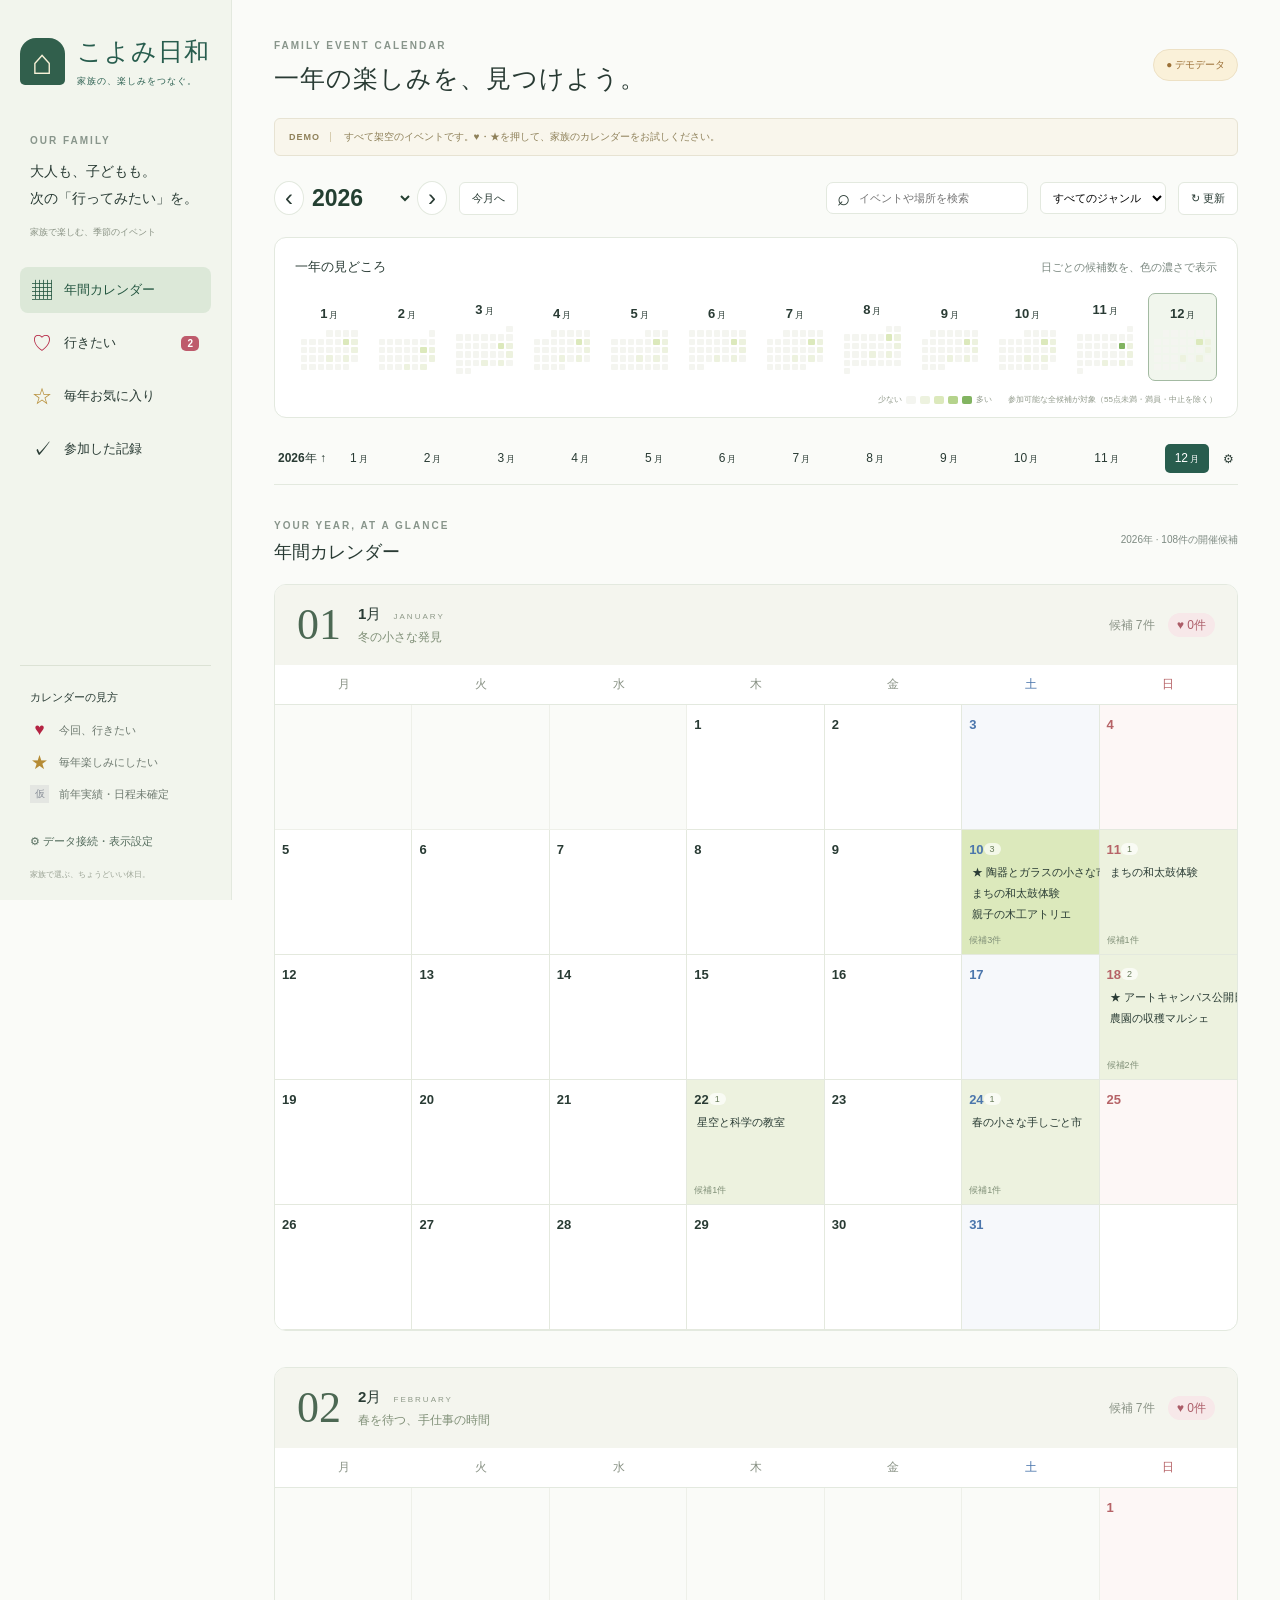
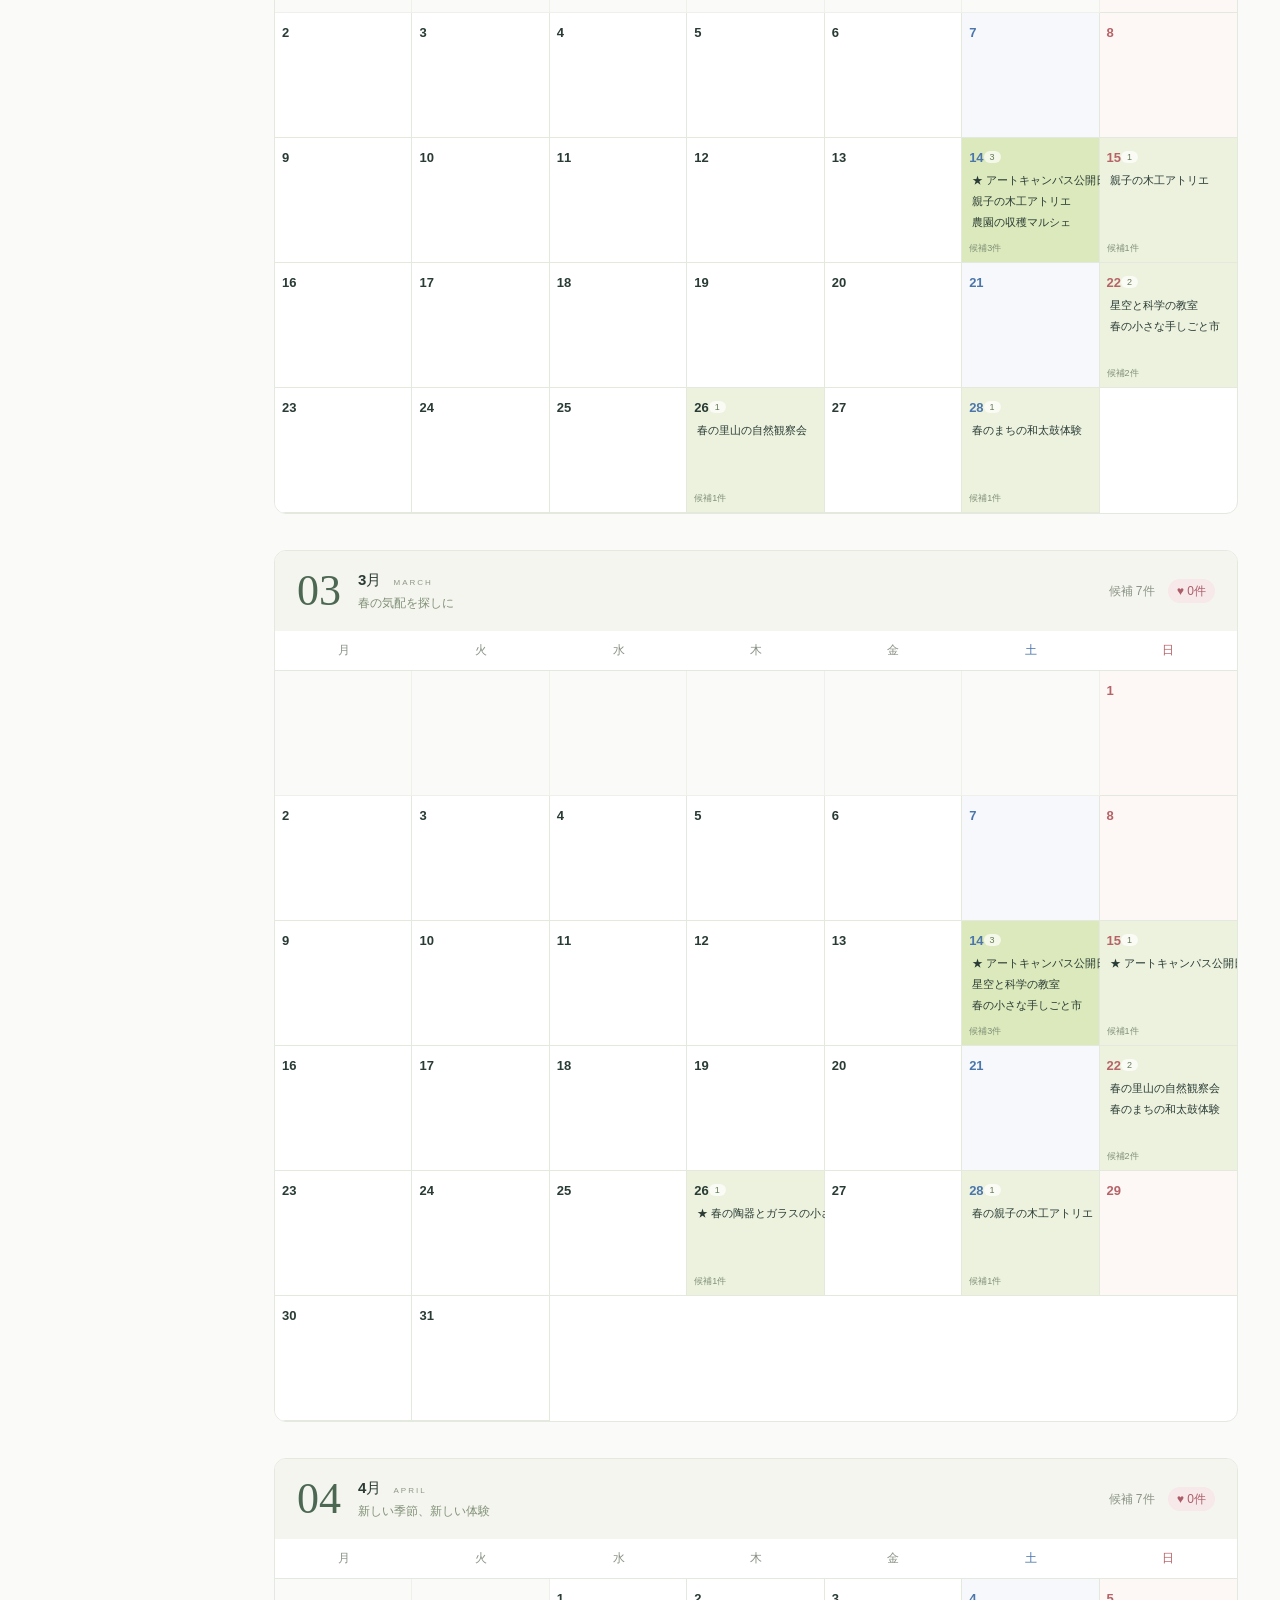
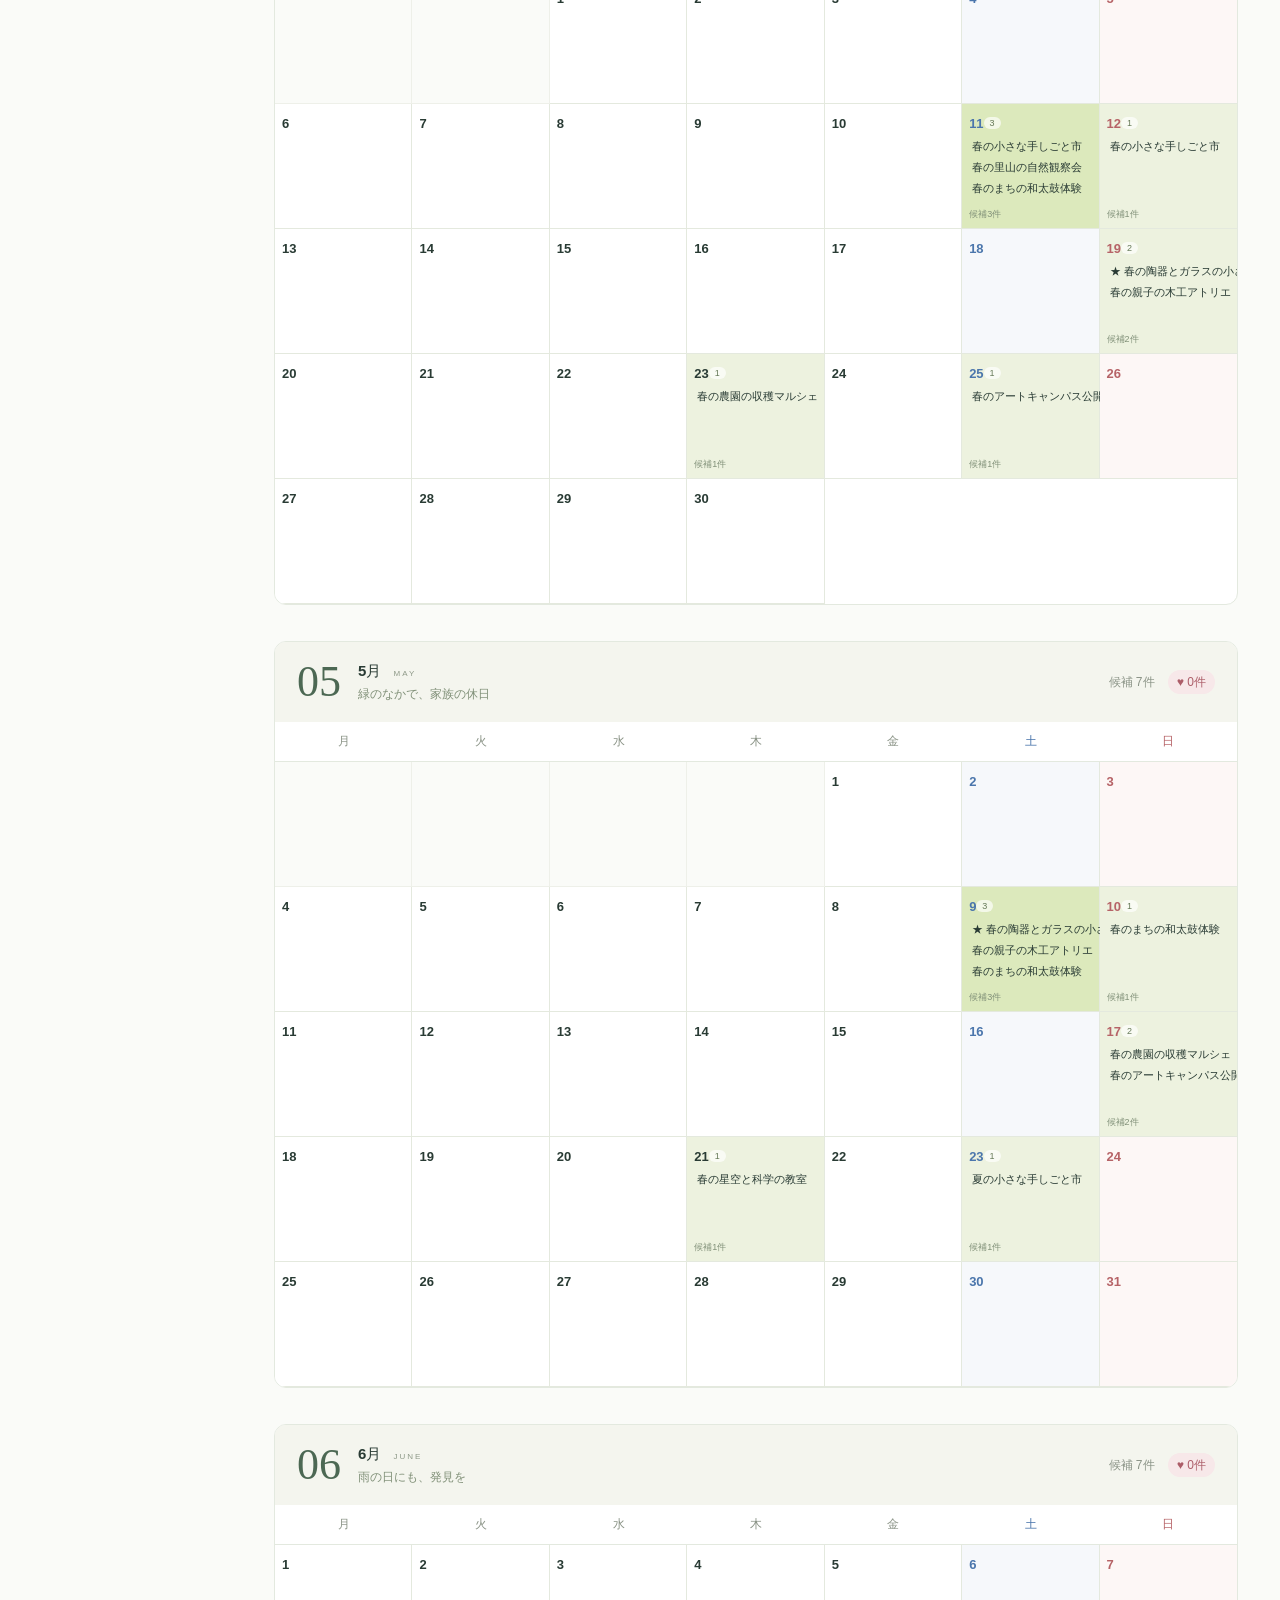
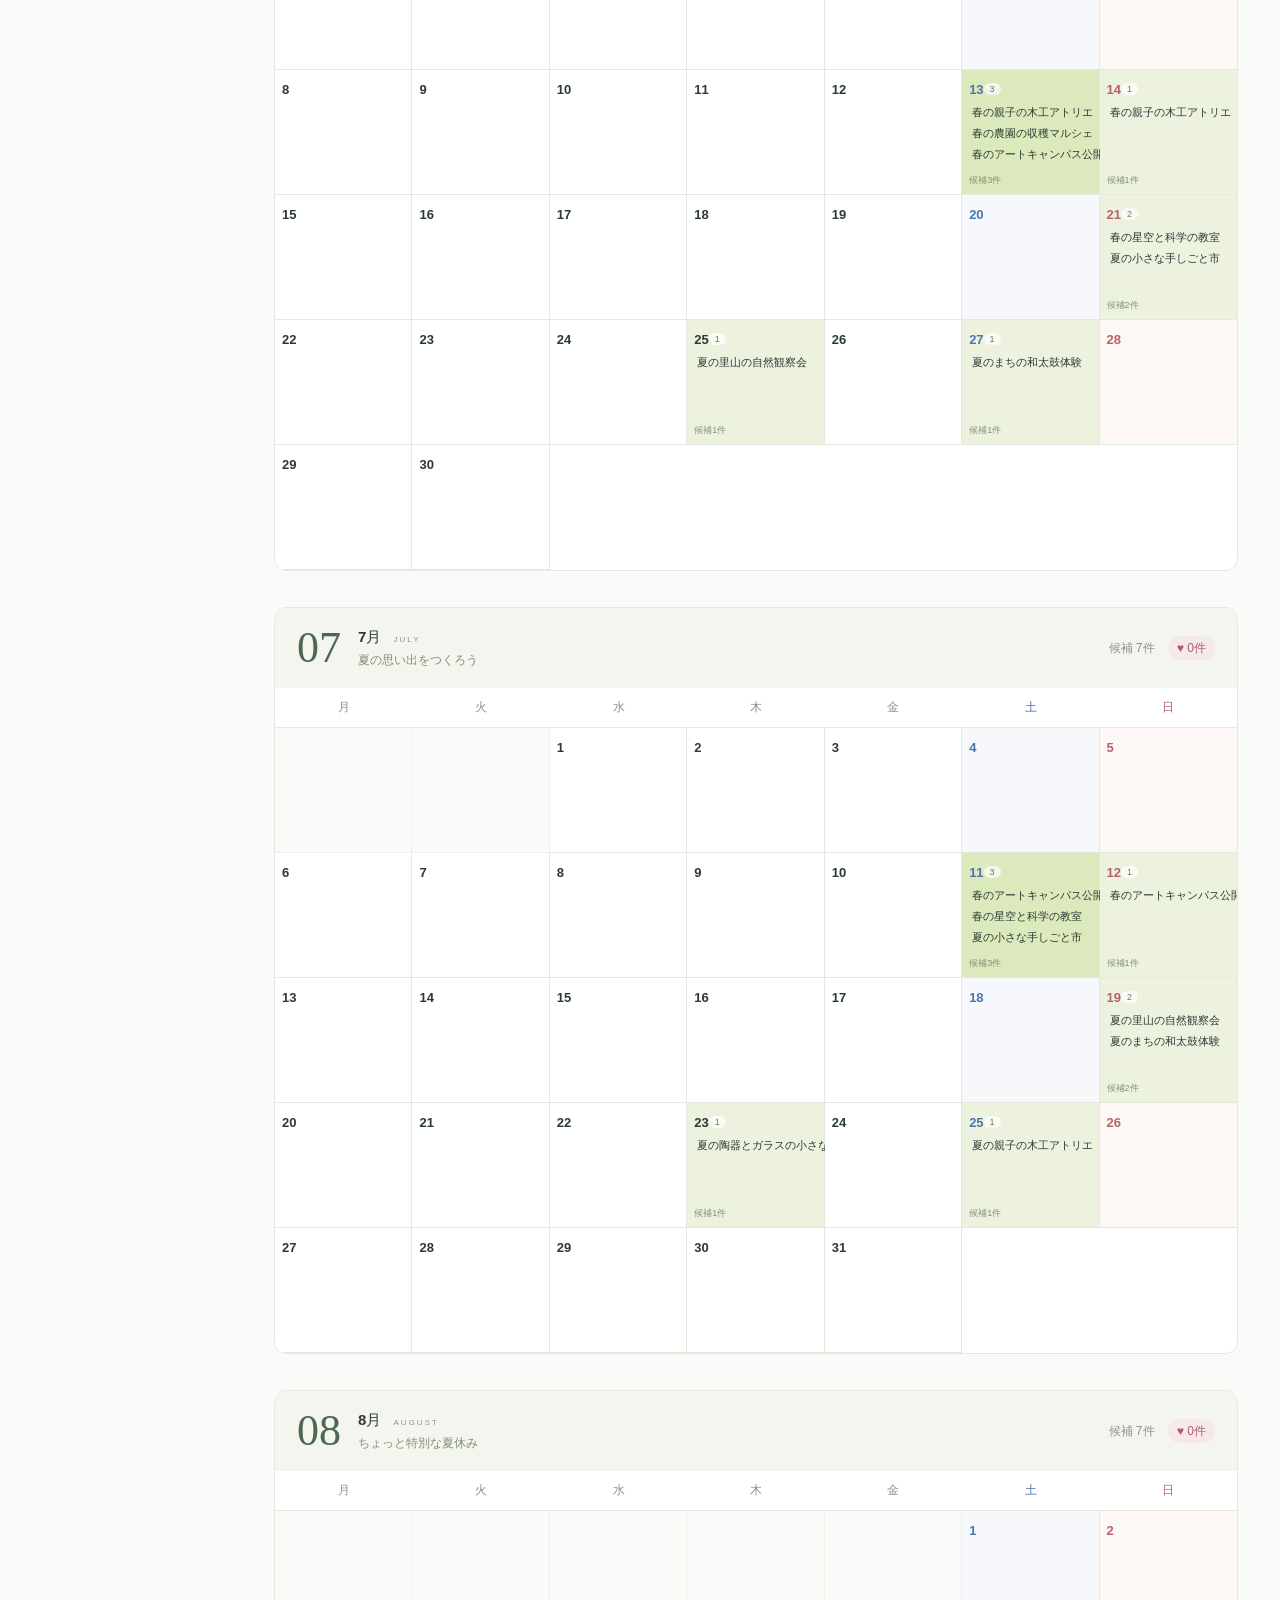
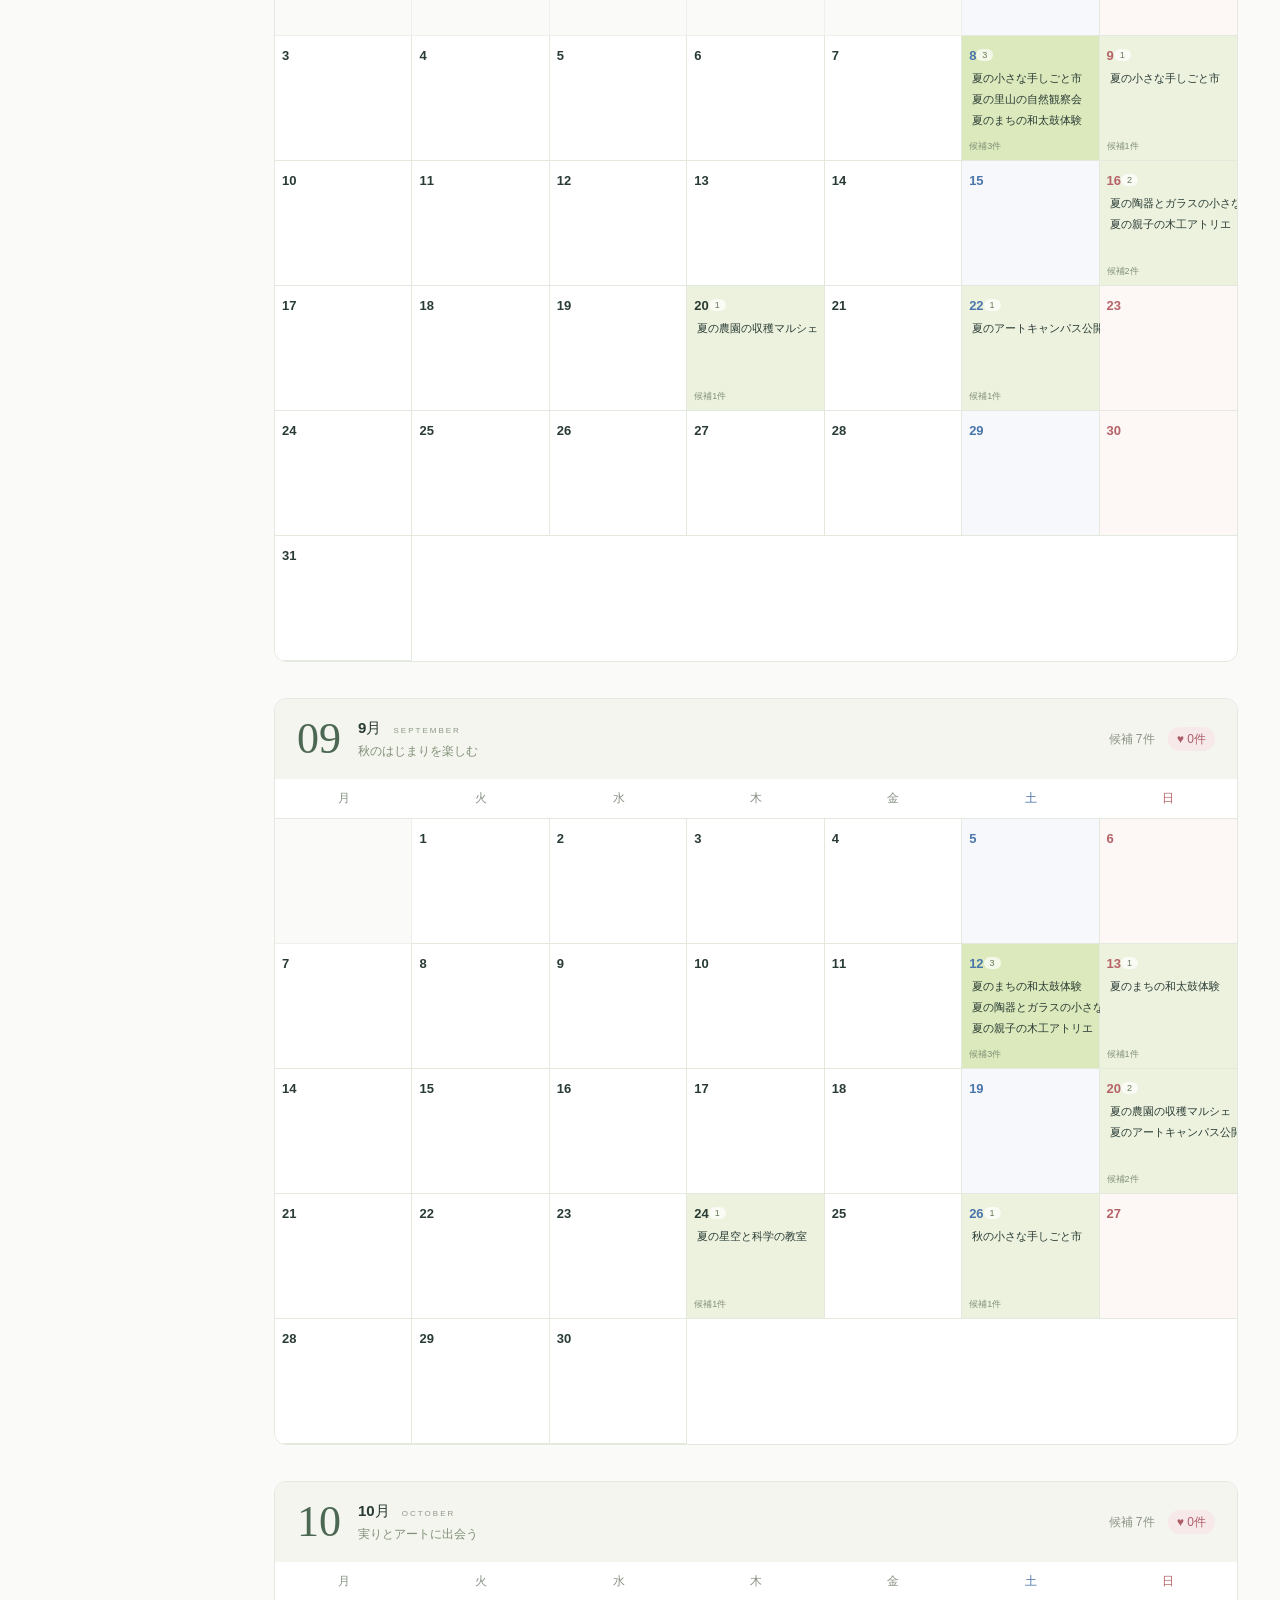
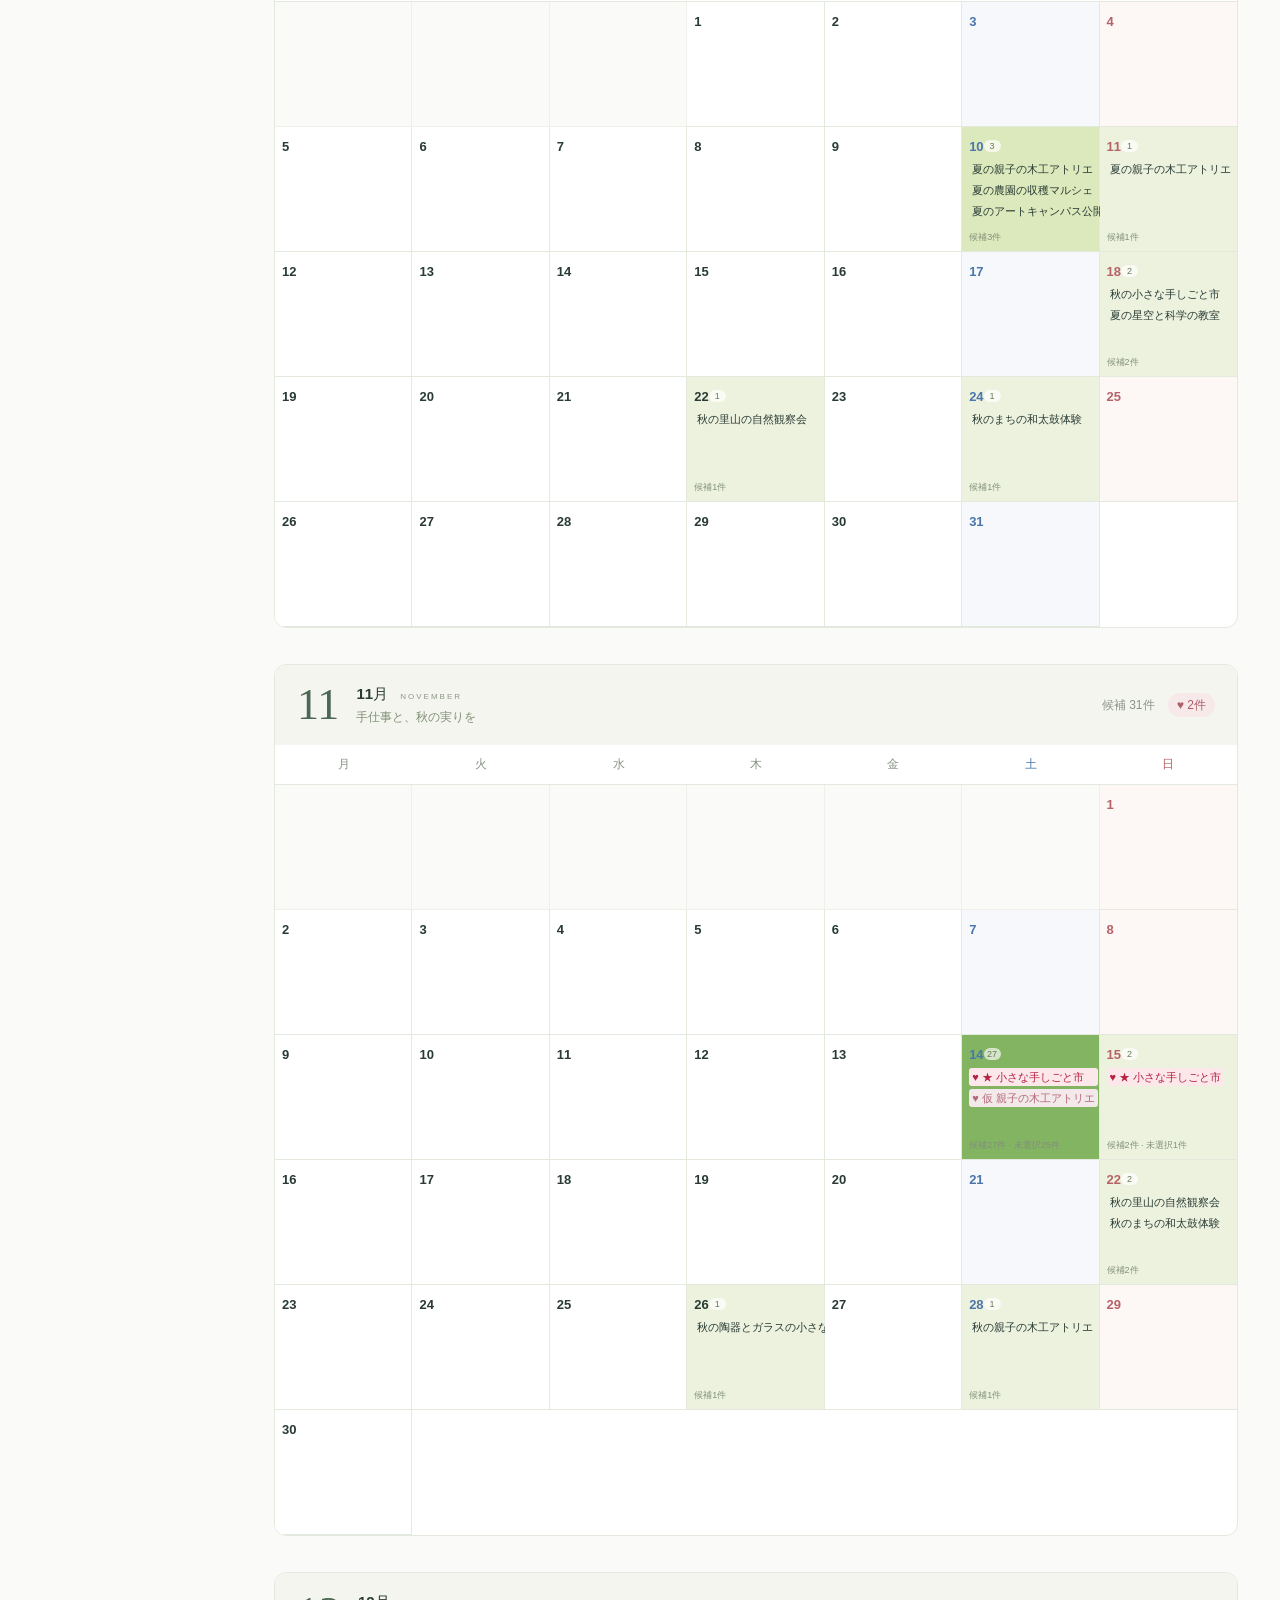
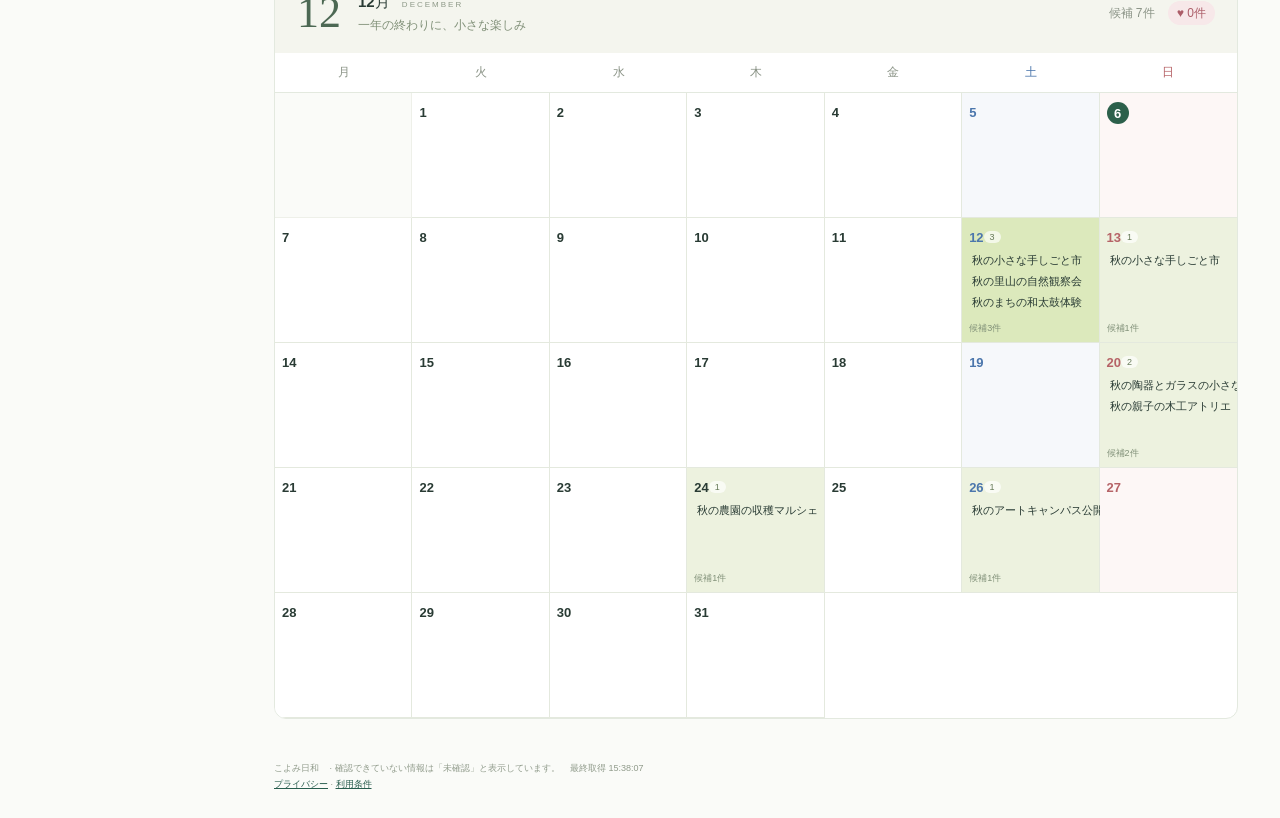
==== commit cb0fa116: "Version static assets to keep calendar releases consistent" ====
--- a/index.html
+++ b/index.html
@@ -1,5 +1,5 @@
 <!doctype html>
-<html lang="ja"><head><meta charset="UTF-8"><meta name="viewport" content="width=device-width, initial-scale=1"><meta name="theme-color" content="#245e50"><meta name="referrer" content="strict-origin-when-cross-origin"><meta http-equiv="Content-Security-Policy" content="default-src 'self'; script-src 'self' https://accounts.google.com/gsi/client https://apis.google.com; style-src 'self' 'unsafe-inline' https://accounts.google.com https://apis.google.com; connect-src 'self' https://accounts.google.com https://apis.google.com https://www.googleapis.com https://sheets.googleapis.com https://oauth2.googleapis.com; frame-src https://accounts.google.com https://docs.google.com https://drive.google.com; img-src 'self' https: data:; object-src 'none'; base-uri 'self'; form-action 'self'"><title>こよみ日和 — 家族のイベントカレンダー</title><link rel="icon" href="./favicon.svg"><link rel="stylesheet" href="./style.css"><script type="module" src="./app.js"></script></head><body>
+<html lang="ja"><head><meta charset="UTF-8"><meta name="viewport" content="width=device-width, initial-scale=1"><meta name="theme-color" content="#245e50"><meta name="referrer" content="strict-origin-when-cross-origin"><meta http-equiv="Content-Security-Policy" content="default-src 'self'; script-src 'self' https://accounts.google.com/gsi/client https://apis.google.com; style-src 'self' 'unsafe-inline' https://accounts.google.com https://apis.google.com; connect-src 'self' https://accounts.google.com https://apis.google.com https://www.googleapis.com https://sheets.googleapis.com https://oauth2.googleapis.com; frame-src https://accounts.google.com https://docs.google.com https://drive.google.com; img-src 'self' https: data:; object-src 'none'; base-uri 'self'; form-action 'self'"><title>こよみ日和 — 家族のイベントカレンダー</title><link rel="icon" href="./favicon.svg"><link rel="stylesheet" href="./style.css?v=975ec59d88f0"><script type="module" src="./app.js?v=975ec59d88f0"></script></head><body>
 <a class="skiplink" href="#calendar">カレンダーへ移動</a>
 <aside class="sidebar">
  <a class="brand" href="./" aria-label="こよみ日和 ホーム"><span class="brand-mark">⌂</span><span>こよみ日和<small>家族の、楽しみをつなぐ。</small></span></a>
